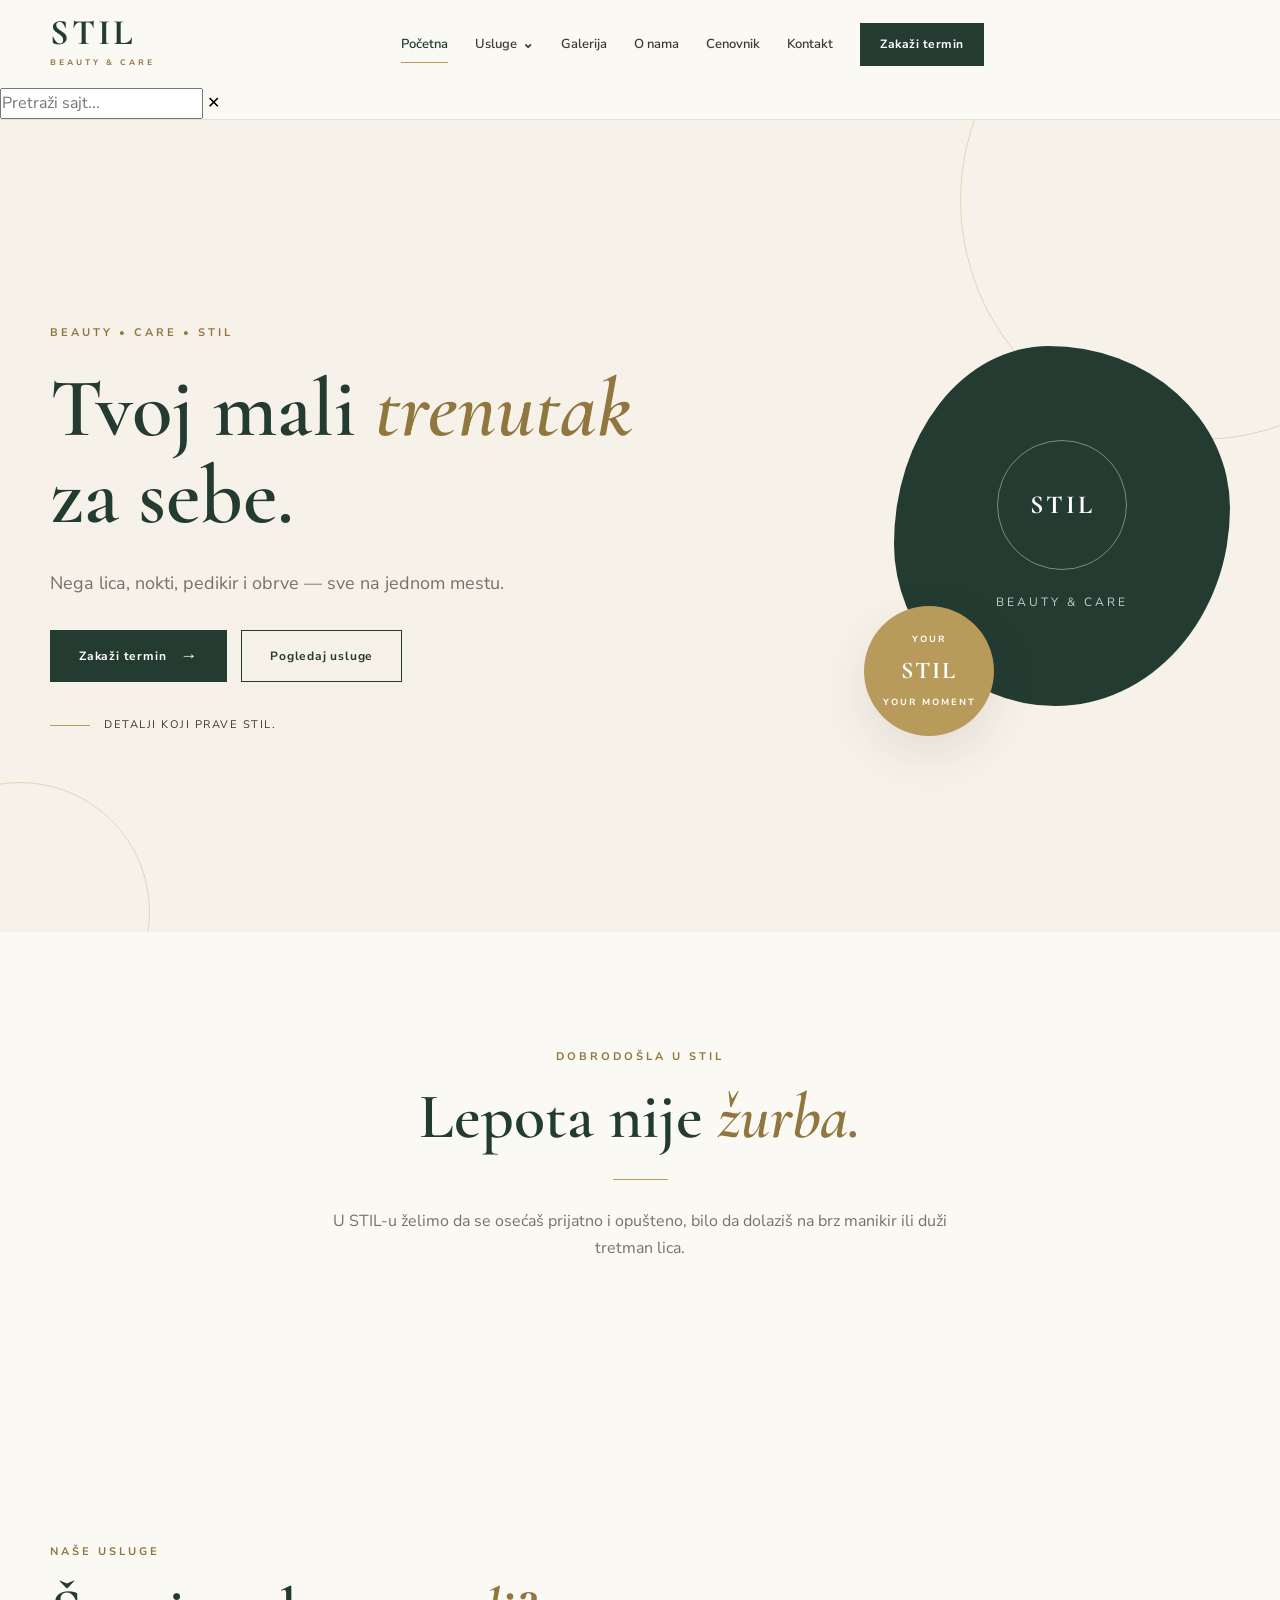
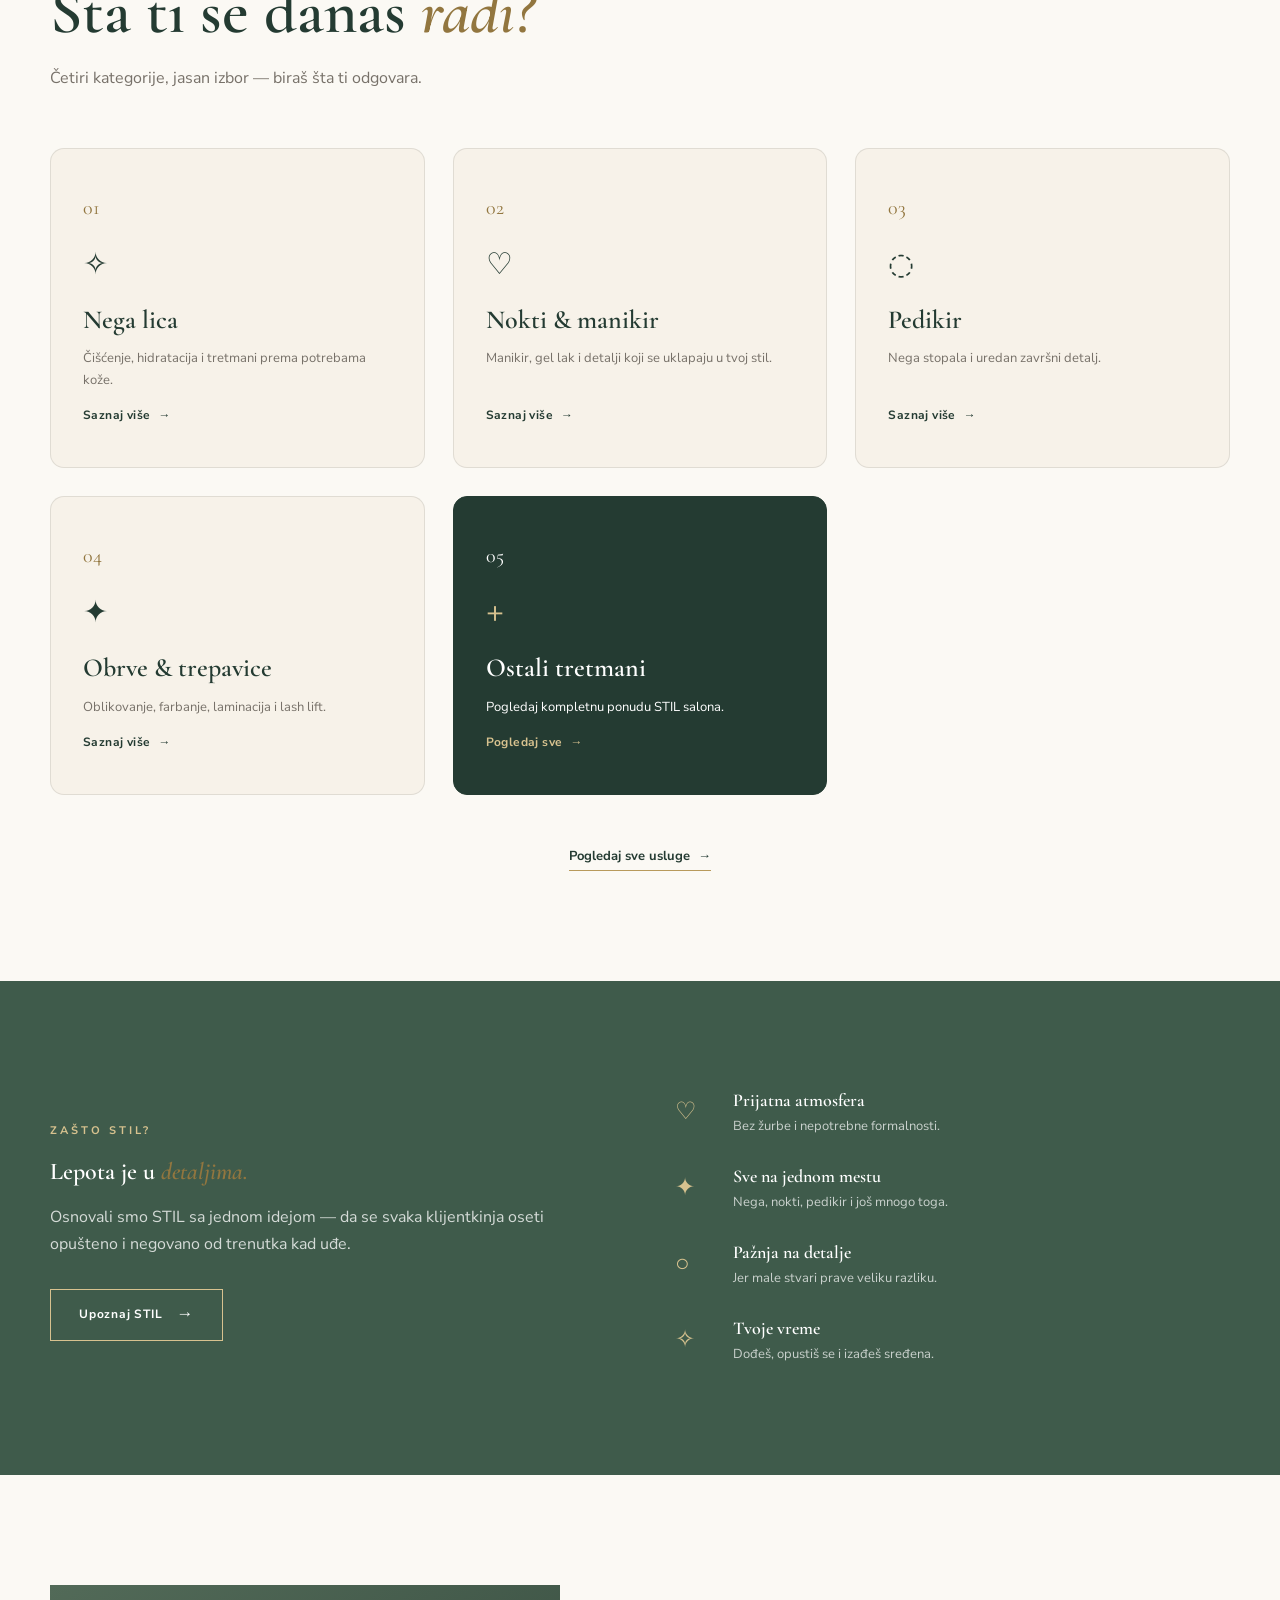
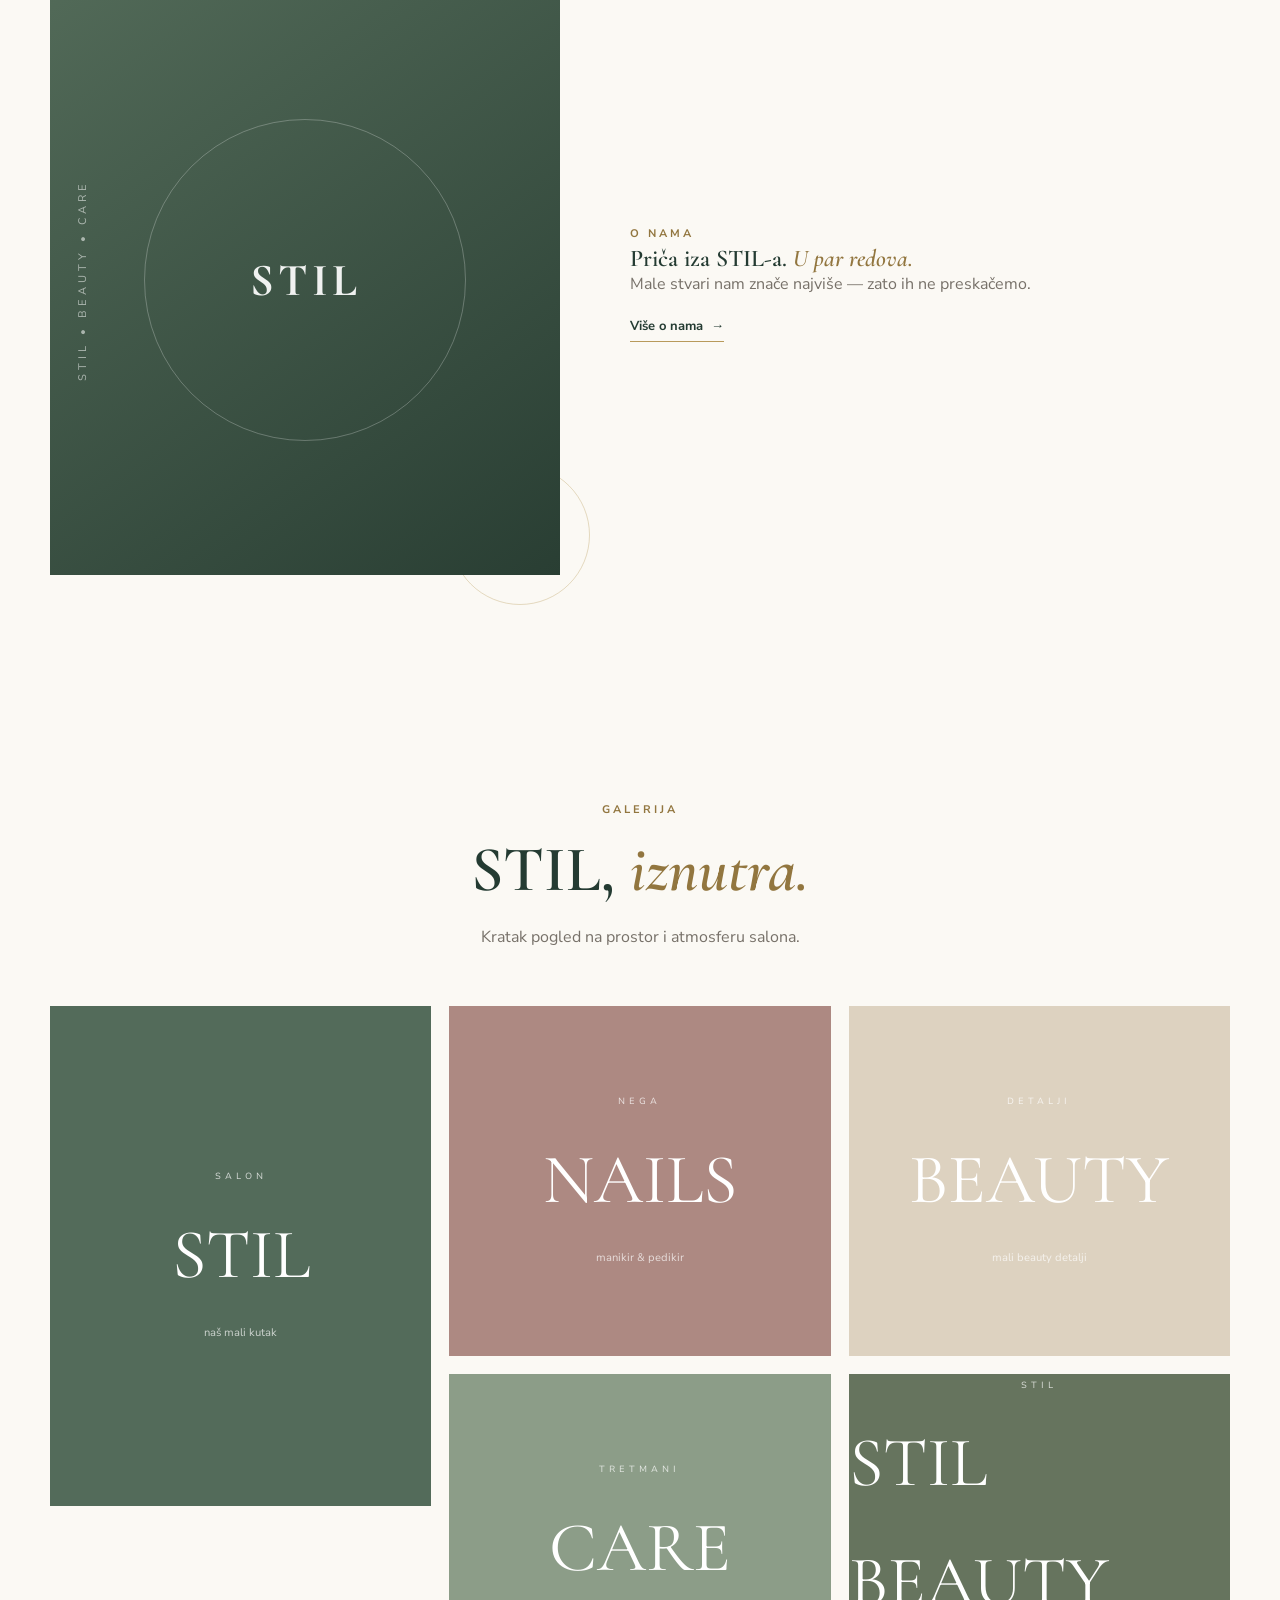
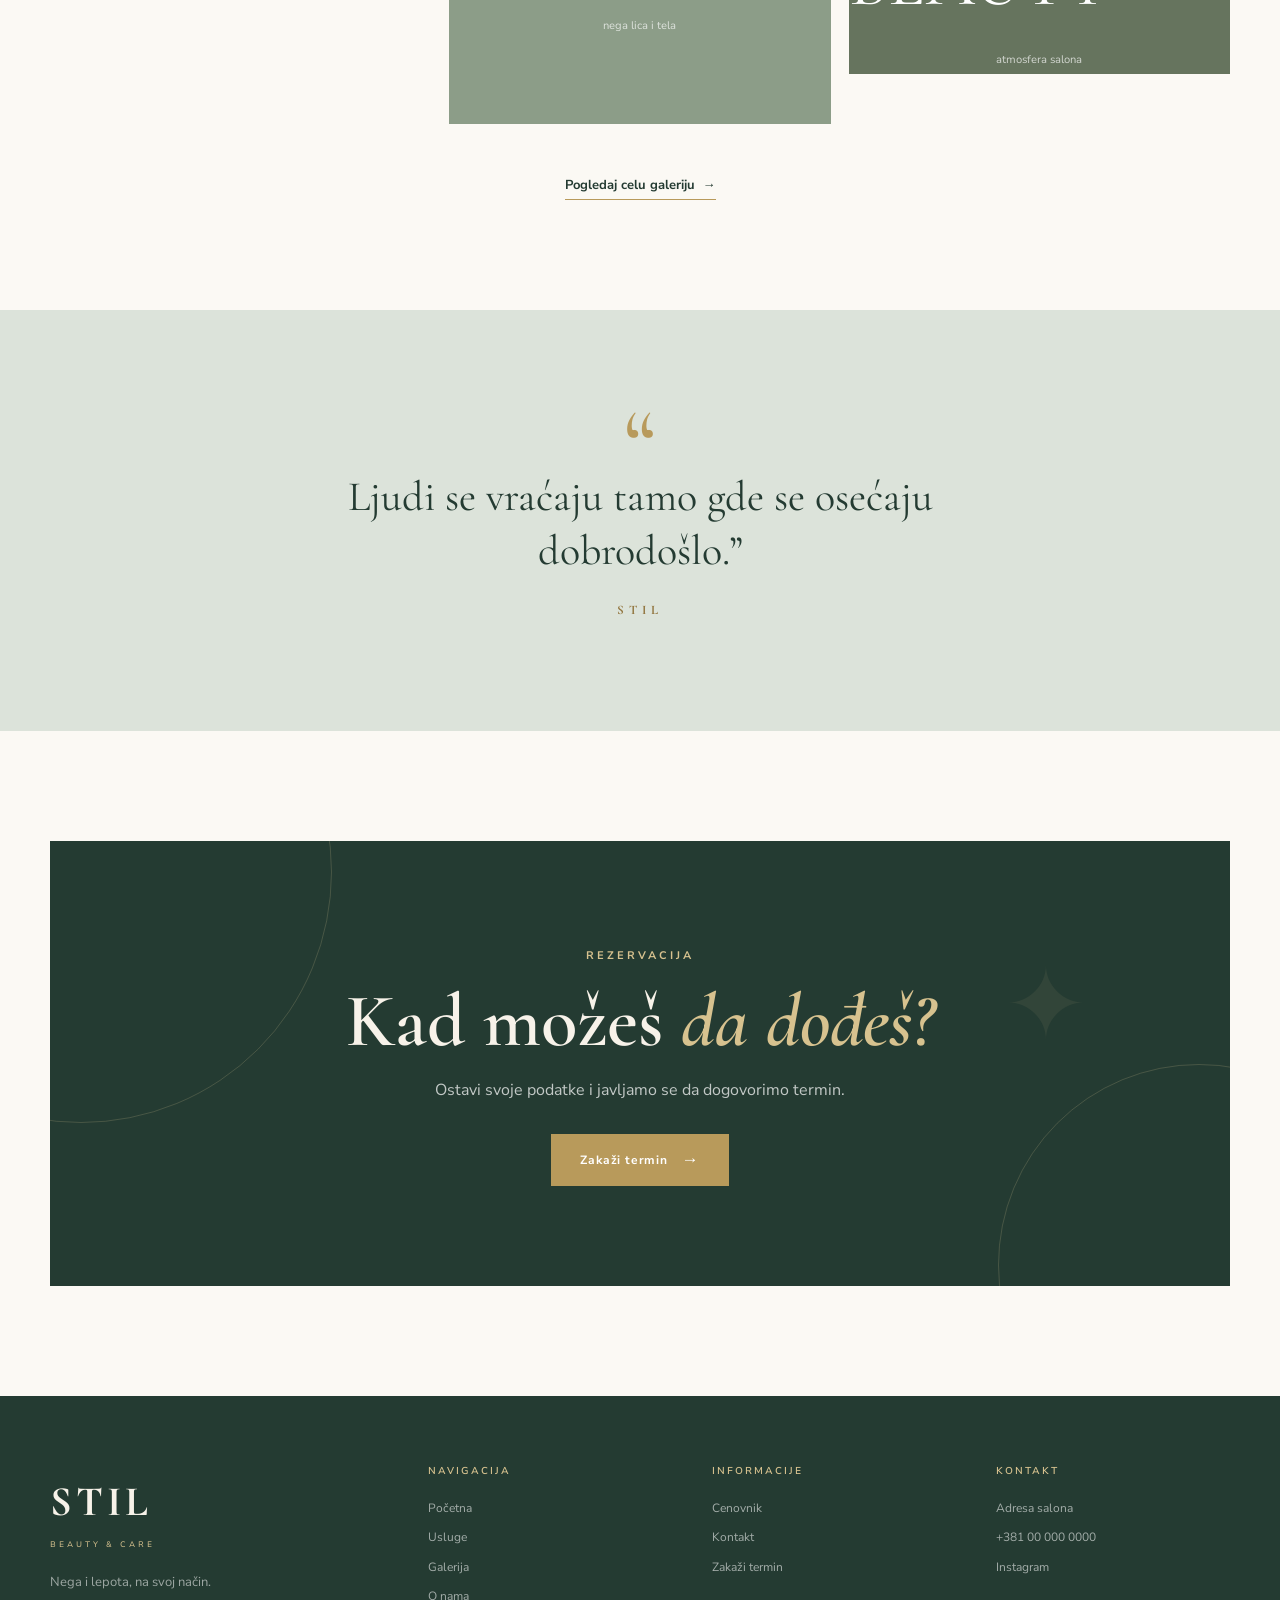
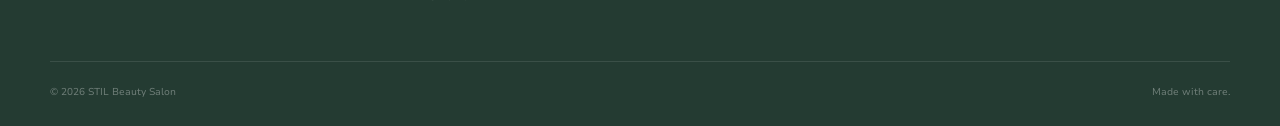
==== index.html @ 7c4e8bf7 "Add files via upload" ====
<!DOCTYPE html>
<html lang="sr">
<head>
    <meta charset="UTF-8">
    <meta name="viewport" content="width=device-width, initial-scale=1.0">

    <title>STIL Beauty Salon | Tvoj mali trenutak za sebe</title>

    <meta name="description" content="STIL Beauty Salon — nega lica, nokti, manikir, pedikir, obrve, trepavice i beauty tretmani.">

    <meta property="og:title" content="STIL Beauty Salon">
    <meta property="og:description" content="Tvoj mali trenutak za sebe.">
    <meta property="og:type" content="website">

    <link rel="preconnect" href="https://fonts.googleapis.com">
    <link rel="preconnect" href="https://fonts.gstatic.com" crossorigin>

    <link href="https://fonts.googleapis.com/css2?family=Cormorant+Garamond:wght@400;500;600;700&family=Nunito+Sans:wght@300;400;500;600;700&display=swap" rel="stylesheet">

    <link rel="stylesheet" href="style.css">
</head>

<body>

<!-- =========================================================
     HEADER
========================================================= -->

<header class="site-header" id="siteHeader">

    <div class="container header-inner">

        <a href="index.html" class="logo" aria-label="STIL Beauty Salon - Početna">
            <span class="logo-main">STIL</span>
            <span class="logo-sub">beauty & care</span>
        </a>

        <nav class="main-nav" id="mainNav">

            <a href="index.html" class="nav-link active">Početna</a>

            <div class="nav-dropdown">

                <a href="usluge.html" class="nav-link dropdown-trigger">
                    Usluge
                    <span class="dropdown-arrow">⌄</span>
                </a>

                <div class="dropdown-menu">

                    <a href="nega-lica.html">Nega lica</a>
                    <a href="nokti.html">Nokti & manikir</a>
                    <a href="pedikir.html">Pedikir</a>
                    <a href="obrve-trepavice.html">Obrve & trepavice</a>

                </div>

            </div>

            <a href="galerija.html" class="nav-link">Galerija</a>
            <a href="o-nama.html" class="nav-link">O nama</a>
            <a href="cenovnik.html" class="nav-link">Cenovnik</a>
            <a href="kontakt.html" class="nav-link">Kontakt</a>

            <a href="kontakt.html" class="nav-cta">
                Zakaži termin
            </a>

        </nav>

        <button
            class="search-toggle"
            id="searchToggle"
            aria-label="Pretraga"
        >
            <svg viewBox="0 0 24 24" fill="none" stroke="currentColor" stroke-width="2" stroke-linecap="round" stroke-linejoin="round">
                <circle cx="11" cy="11" r="7"></circle>
                <line x1="21" y1="21" x2="16.65" y2="16.65"></line>
            </svg>
        </button>

        <button
            class="menu-toggle"
            id="menuToggle"
            aria-label="Otvori meni"
            aria-expanded="false"
        >
            <span></span>
            <span></span>
            <span></span>
        </button>

    </div>



<!-- =========================================================
     SEARCH OVERLAY
========================================================= -->

<div class="search-overlay" id="searchOverlay">

    <div class="search-box">

        <div class="search-box-top">

            <input
                type="text"
                id="searchInput"
                placeholder="Pretraži sajt..."
                autocomplete="off"
            >

            <button class="search-close" id="searchClose" aria-label="Zatvori pretragu">
                ✕
            </button>

        </div>

        <div class="search-results" id="searchResults"></div>

    </div>

</div>

</header>


<main>

<!-- =========================================================
     HERO
========================================================= -->

<section class="hero">

    <div class="hero-decoration hero-decoration-one"></div>
    <div class="hero-decoration hero-decoration-two"></div>

    <div class="container hero-grid">

        <div class="hero-content reveal">

            <span class="section-kicker">
                BEAUTY <span>•</span> CARE <span>•</span> STIL
            </span>

            <h1>
                Tvoj mali
                <em>trenutak</em>
                za sebe.
            </h1>

            <p class="hero-text">
                Nega lica, nokti, pedikir i obrve —
                sve na jednom mestu.
            </p>

            <div class="hero-buttons">

                <a href="kontakt.html" class="btn btn-primary">
                    Zakaži termin
                    <span>→</span>
                </a>

                <a href="usluge.html" class="btn btn-outline">
                    Pogledaj usluge
                </a>

            </div>

            <div class="hero-note">
                <span class="gold-line"></span>
                <span>Detalji koji prave STIL.</span>
            </div>

        </div>


        <div class="hero-visual reveal">

            <div class="hero-image-frame">

                <!-- PRIVREMENA SLIKA
                     Kasnije ovde možeš ubaciti fotografiju stvarnog
                     zelenog salona ili profesionalnu beauty fotografiju.
                -->

                <div class="hero-placeholder">

                    <div class="placeholder-circle">
                        <span>STIL</span>
                    </div>

                    <div class="placeholder-content">
                        <span>beauty</span>
                        <span>&</span>
                        <span>care</span>
                    </div>

                </div>

            </div>

            <div class="hero-gold-badge">

                <span class="badge-small">YOUR</span>
                <span class="badge-main">STIL</span>
                <span class="badge-small">YOUR MOMENT</span>

            </div>

        </div>

    </div>

</section>


<!-- =========================================================
     INTRO
========================================================= -->

<section class="intro-section section">

    <div class="container narrow-container">

        <div class="section-heading centered reveal">

            <span class="section-kicker">
                DOBRODOŠLA U STIL
            </span>

            <h2>
                Lepota nije
                <em>žurba.</em>
            </h2>

            <div class="gold-divider"></div>

            <p>
                U STIL-u želimo da se osećaš prijatno i opušteno,
                bilo da dolaziš na brz manikir ili duži tretman lica.
            </p>

        </div>

    </div>

</section>


<!-- =========================================================
     SERVICES PREVIEW
========================================================= -->

<section class="services-preview section">

    <div class="container">

        <div class="section-heading reveal">

            <span class="section-kicker">
                NAŠE USLUGE
            </span>

            <h2>
                Šta ti se danas
                <em>radi?</em>
            </h2>

            <p>
                Četiri kategorije, jasan izbor —
                biraš šta ti odgovara.
            </p>

        </div>


        <div class="services-grid">

            <!-- SERVICE 1 -->

            <a href="nega-lica.html" class="service-card reveal">

                <div class="service-number">
                    01
                </div>

                <div class="service-icon">
                    ✧
                </div>

                <h3>
                    Nega lica
                </h3>

                <p>
                    Čišćenje, hidratacija i tretmani
                    prema potrebama kože.
                </p>

                <span class="service-link">
                    Saznaj više <span>→</span>
                </span>

            </a>


            <!-- SERVICE 2 -->

            <a href="nokti.html" class="service-card reveal">

                <div class="service-number">
                    02
                </div>

                <div class="service-icon">
                    ♡
                </div>

                <h3>
                    Nokti & manikir
                </h3>

                <p>
                    Manikir, gel lak i detalji
                    koji se uklapaju u tvoj stil.
                </p>

                <span class="service-link">
                    Saznaj više <span>→</span>
                </span>

            </a>


            <!-- SERVICE 3 -->

            <a href="pedikir.html" class="service-card reveal">

                <div class="service-number">
                    03
                </div>

                <div class="service-icon">
                    ◌
                </div>

                <h3>
                    Pedikir
                </h3>

                <p>
                    Nega stopala i uredan
                    završni detalj.
                </p>

                <span class="service-link">
                    Saznaj više <span>→</span>
                </span>

            </a>


            <!-- SERVICE 4 -->

            <a href="obrve-trepavice.html" class="service-card reveal">

                <div class="service-number">
                    04
                </div>

                <div class="service-icon">
                    ✦
                </div>

                <h3>
                    Obrve & trepavice
                </h3>

                <p>
                    Oblikovanje, farbanje, laminacija
                    i lash lift.
                </p>

                <span class="service-link">
                    Saznaj više <span>→</span>
                </span>

            </a>


            <!-- SERVICE 5 -->

            <a href="usluge.html" class="service-card service-card-accent reveal">

                <div class="service-number">
                    05
                </div>

                <div class="service-icon">
                    +
                </div>

                <h3>
                    Ostali tretmani
                </h3>

                <p>
                    Pogledaj kompletnu ponudu
                    STIL salona.
                </p>

                <span class="service-link">
                    Pogledaj sve <span>→</span>
                </span>

            </a>

        </div>


        <div class="center-button reveal">

            <a href="usluge.html" class="text-link">
                Pogledaj sve usluge
                <span>→</span>
            </a>

        </div>

    </div>

</section>


<!-- =========================================================
     WHY STIL
========================================================= -->

<section class="why-section section">

    <div class="container why-grid">

        <div class="why-content reveal">

            <span class="section-kicker light">
                ZAŠTO STIL?
            </span>

            <h2>
                Lepota je u
                <em>detaljima.</em>
            </h2>

            <p>
                Osnovali smo STIL sa jednom idejom — da se
                svaka klijentkinja oseti opušteno i negovano
                od trenutka kad uđe.
            </p>

            <a href="o-nama.html" class="btn btn-light">
                Upoznaj STIL
                <span>→</span>
            </a>

        </div>


        <div class="why-features">

            <div class="feature reveal">

                <span class="feature-symbol">♡</span>

                <div>
                    <h3>Prijatna atmosfera</h3>
                    <p>
                        Bez žurbe i nepotrebne formalnosti.
                    </p>
                </div>

            </div>


            <div class="feature reveal">

                <span class="feature-symbol">✦</span>

                <div>
                    <h3>Sve na jednom mestu</h3>
                    <p>
                        Nega, nokti, pedikir i još mnogo toga.
                    </p>
                </div>

            </div>


            <div class="feature reveal">

                <span class="feature-symbol">○</span>

                <div>
                    <h3>Pažnja na detalje</h3>
                    <p>
                        Jer male stvari prave veliku razliku.
                    </p>
                </div>

            </div>


            <div class="feature reveal">

                <span class="feature-symbol">✧</span>

                <div>
                    <h3>Tvoje vreme</h3>
                    <p>
                        Dođeš, opustiš se i izađeš sređena.
                    </p>
                </div>

            </div>

        </div>

    </div>

</section>


<!-- =========================================================
     ABOUT PREVIEW
========================================================= -->

<section class="about-preview section">

    <div class="container about-preview-grid">

        <div class="about-visual reveal">

            <div class="about-image-placeholder">

                <span class="vertical-text">
                    STIL • BEAUTY • CARE
                </span>

                <div class="about-placeholder-logo">
                    STIL
                </div>

            </div>

            <div class="about-gold-detail"></div>

        </div>


        <div class="about-content reveal">

            <span class="section-kicker">
                O NAMA
            </span>

            <h2>
                Priča iza STIL-a.
                <em>U par redova.</em>
            </h2>

            <p>
                Male stvari nam znače najviše —
                zato ih ne preskačemo.
            </p>

            <a href="o-nama.html" class="text-link">
                Više o nama
                <span>→</span>
            </a>

        </div>

    </div>

</section>


<!-- =========================================================
     GALLERY PREVIEW
========================================================= -->

<section class="gallery-preview section">

    <div class="container">

        <div class="section-heading centered reveal">

            <span class="section-kicker">
                GALERIJA
            </span>

            <h2>
                STIL,
                <em>iznutra.</em>
            </h2>

            <p>
                Kratak pogled na prostor
                i atmosferu salona.
            </p>

        </div>


        <div class="gallery-masonry">

            <div class="gallery-photo gallery-photo-large reveal">
                <div class="gallery-photo-placeholder gallery-green">
                    <span class="photo-category">SALON</span>
                    <span class="photo-title">STIL</span>
                    <span class="photo-small">naš mali kutak</span>
                </div>
                <div class="gallery-photo-overlay">
                    <span>Salon</span>
                    <strong>STIL</strong>
                </div>
            </div>

            <div class="gallery-photo reveal">
                <div class="gallery-photo-placeholder gallery-rose">
                    <span class="photo-category">NEGA</span>
                    <span class="photo-title">NAILS</span>
                    <span class="photo-small">manikir & pedikir</span>
                </div>
                <div class="gallery-photo-overlay">
                    <span>Nega</span>
                    <strong>Nokti</strong>
                </div>
            </div>

            <div class="gallery-photo reveal">
                <div class="gallery-photo-placeholder gallery-green-light">
                    <span class="photo-category">TRETMANI</span>
                    <span class="photo-title">CARE</span>
                    <span class="photo-small">nega lica i tela</span>
                </div>
                <div class="gallery-photo-overlay">
                    <span>Tretmani</span>
                    <strong>Care</strong>
                </div>
            </div>

            <div class="gallery-photo reveal">
                <div class="gallery-photo-placeholder gallery-cream">
                    <span class="photo-category">DETALJI</span>
                    <span class="photo-title">BEAUTY</span>
                    <span class="photo-small">mali beauty detalji</span>
                </div>
                <div class="gallery-photo-overlay">
                    <span>Detalji</span>
                    <strong>Beauty</strong>
                </div>
            </div>

            <div class="gallery-photo gallery-photo-wide reveal">
                <div class="gallery-photo-placeholder gallery-olive">
                    <span class="photo-category">STIL</span>
                    <span class="photo-title">STIL BEAUTY</span>
                    <span class="photo-small">atmosfera salona</span>
                </div>
                <div class="gallery-photo-overlay">
                    <span>STIL</span>
                    <strong>Beauty</strong>
                </div>
            </div>

        </div>


        <div class="center-button reveal">

            <a href="galerija.html" class="text-link">
                Pogledaj celu galeriju
                <span>→</span>
            </a>

        </div>

    </div>

</section>


<!-- =========================================================
     TESTIMONIAL / QUOTE
========================================================= -->

<section class="quote-section section">

    <div class="container narrow-container">

        <div class="quote-box reveal">

            <span class="quote-mark">“</span>

            <blockquote>
                Ljudi se vraćaju tamo gde se
                osećaju dobrodošlo.”
            </blockquote>

            <span class="quote-line"></span>

            <span class="quote-brand">
                STIL
            </span>

        </div>

    </div>

</section>


<!-- =========================================================
     CTA
========================================================= -->

<section class="cta-section section">

    <div class="container">

        <div class="cta-box reveal">

            <div class="cta-decoration">
                ✦
            </div>

            <span class="section-kicker">
                REZERVACIJA
            </span>

            <h2>
                Kad možeš
                <em>da dođeš?</em>
            </h2>

            <p>
                Ostavi svoje podatke i javljamo se
                da dogovorimo termin.
            </p>

            <a href="kontakt.html" class="btn btn-primary">
                Zakaži termin
                <span>→</span>
            </a>

        </div>

    </div>

</section>

</main>


<!-- =========================================================
     FOOTER
========================================================= -->

<footer class="site-footer">

    <div class="container">

        <div class="footer-grid">

            <div class="footer-brand">

                <a href="index.html" class="footer-logo">
                    <span>STIL</span>
                    <small>beauty & care</small>
                </a>

                <p>
                    Nega i lepota,
                    na svoj način.
                </p>

            </div>


            <div class="footer-column">

                <h4>Navigacija</h4>

                <a href="index.html">Početna</a>
                <a href="usluge.html">Usluge</a>
                <a href="galerija.html">Galerija</a>
                <a href="o-nama.html">O nama</a>

            </div>


            <div class="footer-column">

                <h4>Informacije</h4>

                <a href="cenovnik.html">Cenovnik</a>
                <a href="kontakt.html">Kontakt</a>
                <a href="kontakt.html">Zakaži termin</a>

            </div>


            <div class="footer-column">

                <h4>Kontakt</h4>

                <p>
                    Adresa salona
                </p>

                <a href="tel:+381000000000">
                    +381 00 000 0000
                </a>

                <a href="#">
                    Instagram
                </a>

            </div>

        </div>


        <div class="footer-bottom">

            <span>
                © 2026 STIL Beauty Salon
            </span>

            <span>
                Made with care.
            </span>

        </div>

    </div>

</footer>


<script src="js_main.js"></script>

</body>
</html>
---- style.css ----
/* =========================================================
   STIL BEAUTY SALON
   GLOBAL CSS
========================================================= */


/* =========================================================
   01. VARIABLES
========================================================= */

:root {

    --green-dark: #243b32;
    --green: #3f5b4b;
    --green-light: #718878;
    --green-pale: #dce3da;

    --cream: #f7f2e9;
    --cream-dark: #ede5d7;
    --ivory: #fbf9f4;

    --gold: #b89a5b;
    --gold-dark: #92763f;
    --gold-light: #d7c28f;

    --brown: #5a4b3f;
    --text: #3d3934;
    --text-light: #777169;

    --white: #ffffff;
    --black: #20201d;

    --border: rgba(61, 57, 52, 0.12);
    --border-gold: rgba(184, 154, 91, 0.35);

    --shadow: 0 18px 50px rgba(36, 59, 50, 0.10);
    --shadow-small: 0 8px 25px rgba(36, 59, 50, 0.08);

    --radius: 4px;
    --radius-large: 14px;

    --container: 1180px;

    --transition: 0.3s ease;

}


/* =========================================================
   02. RESET
========================================================= */

* {
    margin: 0;
    padding: 0;
    box-sizing: border-box;
}


html {
    scroll-behavior: smooth;
}


body {
    font-family: "Nunito Sans", sans-serif;
    background: var(--ivory);
    color: var(--text);
    line-height: 1.7;
    overflow-x: hidden;
}


body.menu-open {
    overflow: hidden;
}


img {
    max-width: 100%;
    display: block;
}


a {
    color: inherit;
    text-decoration: none;
}


button,
input,
textarea,
select {
    font: inherit;
}


button {
    border: none;
    background: none;
    cursor: pointer;
}


ul,
ol {
    list-style: none;
}


/* =========================================================
   03. TYPOGRAPHY
========================================================= */

h1,
h2,
h3,
h4 {
    font-family: "Cormorant Garamond", serif;
    font-weight: 600;
    color: var(--green-dark);
    line-height: 1.05;
}


h1 em,
h2 em,
h3 em {
    color: var(--gold-dark);
    font-style: italic;
}


p {
    color: var(--text-light);
}


strong {
    color: var(--green-dark);
    font-weight: 700;
}


.container {
    width: min(
        calc(100% - 48px),
        var(--container)
    );

    margin: 0 auto;
}


.narrow-container {
    max-width: 760px;
}


/* =========================================================
   04. SECTION
========================================================= */

.section {
    padding: 110px 0;
}


.section-heading {
    max-width: 650px;
    margin-bottom: 55px;
}


.section-heading.centered {
    text-align: center;
    margin-left: auto;
    margin-right: auto;
}


.section-heading h2 {
    font-size: clamp(42px, 5vw, 68px);
    margin: 14px 0 20px;
}


.section-heading p {
    max-width: 620px;
}


.section-heading.centered p {
    margin-left: auto;
    margin-right: auto;
}


.section-kicker {
    display: inline-block;

    font-family: "Nunito Sans", sans-serif;
    font-size: 11px;
    font-weight: 700;

    letter-spacing: 3px;
    text-transform: uppercase;

    color: var(--gold-dark);
}


.gold-divider {
    width: 55px;
    height: 1px;
    background: var(--gold);

    margin: 28px auto;
}


/* =========================================================
   05. HEADER
========================================================= */

.site-header {
    position: relative;
    z-index: 1000;

    background: rgba(251, 249, 244, 0.96);

    border-bottom: 1px solid var(--border);

    transition:
        background var(--transition),
        box-shadow var(--transition),
        transform var(--transition);
}


.site-header.scrolled {
    position: sticky;
    top: 0;

    box-shadow: 0 8px 30px rgba(0,0,0,0.05);
}


.header-inner {
    min-height: 88px;

    display: flex;
    align-items: center;
    justify-content: space-between;
    gap: 30px;
}


/* =========================================================
   LOGO
========================================================= */

.logo {
    display: inline-flex;
    flex-direction: column;

    position: relative;

    flex-shrink: 0;
}


.logo-main {
    font-family: "Cormorant Garamond", serif;

    font-size: 36px;
    font-weight: 700;

    line-height: 0.8;

    letter-spacing: 3px;

    color: var(--green-dark);
}


.logo-sub {
    margin-top: 8px;

    font-family: "Nunito Sans", sans-serif;

    font-size: 8px;
    font-weight: 700;

    letter-spacing: 3px;
    text-transform: uppercase;

    color: var(--gold-dark);

    text-align: center;
}


/* =========================================================
   NAVIGATION
========================================================= */

.main-nav {
    display: flex;
    align-items: center;
    gap: 27px;
}


.nav-link {
    position: relative;

    font-size: 13px;
    font-weight: 600;

    color: var(--text);

    padding: 8px 0;

    transition: color var(--transition);
}


.nav-link::after {
    content: "";

    position: absolute;

    left: 0;
    bottom: 0;

    width: 0;
    height: 1px;

    background: var(--gold);

    transition: width var(--transition);
}


.nav-link:hover,
.nav-link.active {
    color: var(--green-dark);
}


.nav-link:hover::after,
.nav-link.active::after {
    width: 100%;
}


/* =========================================================
   DROPDOWN
========================================================= */

.nav-dropdown {
    position: relative;
}


.dropdown-trigger {
    display: flex;
    align-items: center;
    gap: 5px;
}


.dropdown-arrow {
    font-size: 14px;
    transition: transform var(--transition);
}


.nav-dropdown:hover .dropdown-arrow {
    transform: rotate(180deg);
}


.dropdown-menu {
    position: absolute;

    top: calc(100% + 15px);
    left: -20px;

    min-width: 220px;

    padding: 12px;

    background: var(--ivory);

    border: 1px solid var(--border);

    box-shadow: var(--shadow);

    opacity: 0;
    visibility: hidden;

    transform: translateY(10px);

    transition:
        opacity var(--transition),
        visibility var(--transition),
        transform var(--transition);
}


.nav-dropdown:hover .dropdown-menu {
    opacity: 1;
    visibility: visible;

    transform: translateY(0);
}


.dropdown-menu a {
    display: block;

    padding: 10px 12px;

    font-size: 13px;

    color: var(--text-light);

    transition:
        background var(--transition),
        color var(--transition);
}


.dropdown-menu a:hover,
.dropdown-menu a.active {
    background: var(--cream);
    color: var(--green-dark);
}


/* =========================================================
   CTA NAV
========================================================= */

.nav-cta {
    display: inline-flex;
    align-items: center;
    justify-content: center;

    min-height: 43px;

    padding: 0 20px;

    background: var(--green-dark);
    color: var(--white);

    font-size: 12px;
    font-weight: 700;

    letter-spacing: 0.5px;

    transition:
        background var(--transition),
        transform var(--transition);
}


.nav-cta:hover {
    background: var(--gold-dark);
    transform: translateY(-2px);
}


/* =========================================================
   MOBILE MENU
========================================================= */

.menu-toggle {
    display: none;

    width: 44px;
    height: 44px;

    flex-direction: column;
    align-items: center;
    justify-content: center;
    gap: 5px;

    border: 1px solid var(--border);
}


.menu-toggle span {
    width: 20px;
    height: 1px;

    background: var(--green-dark);

    transition: var(--transition);
}


.menu-toggle.active span:nth-child(1) {
    transform: translateY(6px) rotate(45deg);
}


.menu-toggle.active span:nth-child(2) {
    opacity: 0;
}


.menu-toggle.active span:nth-child(3) {
    transform: translateY(-6px) rotate(-45deg);
}


/* =========================================================
   06. BUTTONS
========================================================= */

.btn {
    display: inline-flex;

    align-items: center;
    justify-content: center;

    gap: 14px;

    min-height: 52px;

    padding: 0 28px;

    font-size: 12px;
    font-weight: 700;

    letter-spacing: 0.8px;

    border: 1px solid transparent;

    transition:
        background var(--transition),
        color var(--transition),
        border var(--transition),
        transform var(--transition);
}


.btn span {
    font-size: 17px;

    transition: transform var(--transition);
}


.btn:hover span {
    transform: translateX(4px);
}


.btn:hover {
    transform: translateY(-2px);
}


.btn-primary {
    background: var(--green-dark);
    color: var(--white);
}


.btn-primary:hover {
    background: var(--gold-dark);
}


.btn-outline {
    border-color: var(--green-dark);
    color: var(--green-dark);
    background: transparent;
}


.btn-outline:hover {
    background: var(--green-dark);
    color: var(--white);
}


.btn-light {
    border-color: var(--gold-light);
    color: var(--white);
    background: transparent;
}


.btn-light:hover {
    background: var(--gold-light);
    color: var(--green-dark);
}


/* =========================================================
   07. HERO
========================================================= */

.page-hero {
    position: relative;

    min-height: 470px;

    display: flex;
    align-items: center;

    overflow: hidden;

    background:
        linear-gradient(
            120deg,
            var(--cream) 0%,
            var(--ivory) 65%
        );
}


.page-hero-content {
    position: relative;
    z-index: 2;

    max-width: 720px;

    padding: 80px 0;
}


.page-hero h1 {
    font-size: clamp(55px, 7vw, 92px);

    margin: 18px 0 25px;
}


.page-hero p {
    max-width: 580px;

    font-size: 17px;
}


.page-hero-decoration {
    position: absolute;

    border-radius: 50%;

    border: 1px solid var(--border-gold);
}


.page-hero-decoration-one {
    width: 430px;
    height: 430px;

    right: -130px;
    top: -130px;
}


.page-hero-decoration-two {
    width: 220px;
    height: 220px;

    right: 110px;
    bottom: -130px;
}


/* =========================================================
   08. HOME / HERO
========================================================= */

.hero {
    position: relative;

    min-height: calc(100vh - 88px);

    display: flex;
    align-items: center;

    overflow: hidden;

    background: var(--cream);
}


.hero-decoration {
    position: absolute;

    border-radius: 50%;

    border: 1px solid var(--border-gold);
}


.hero-decoration-one {
    width: 480px;
    height: 480px;

    right: -160px;
    top: -160px;
}


.hero-decoration-two {
    width: 260px;
    height: 260px;

    left: -110px;
    bottom: -110px;
}


.hero-grid {
    position: relative;
    z-index: 2;

    display: grid;
    grid-template-columns: 1.4fr 0.6fr;

    align-items: center;

    gap: 60px;
}


.hero-content {
    max-width: 620px;
}


.hero h1 {
    font-size: clamp(56px, 6.5vw, 92px);

    margin: 20px 0 28px;
}


.hero p {
    max-width: 520px;

    font-size: 18px;

    margin-bottom: 32px;
}


.hero-buttons {
    display: flex;
    flex-wrap: wrap;
    gap: 14px;
}


.hero-note {
    display: flex;
    align-items: center;

    gap: 14px;

    margin-top: 34px;

    font-size: 11px;
    letter-spacing: 1.5px;
    text-transform: uppercase;

    color: var(--text-soft);
}


.gold-line {
    width: 40px;
    height: 1px;

    background: var(--gold);
}


.hero-visual {
    position: relative;
}


.hero-image-frame {
    position: relative;

    min-height: 360px;
    max-width: 340px;
    margin: 0 auto;

    display: flex;
    align-items: center;
    justify-content: center;

    overflow: hidden;

    background: var(--green-dark);

    border-radius: 46% 54% 52% 48% / 55% 45% 55% 45%;
}


.hero-placeholder {
    display: flex;
    flex-direction: column;
    align-items: center;

    gap: 22px;
}


.placeholder-circle {
    width: 130px;
    height: 130px;

    display: flex;
    align-items: center;
    justify-content: center;

    border: 1px solid rgba(255, 255, 255, 0.4);
    border-radius: 50%;
}


.placeholder-circle span {
    font-family: "Cormorant Garamond", serif;

    font-size: 26px;
    font-weight: 700;

    letter-spacing: 3px;

    color: var(--white);
}


.placeholder-content {
    display: flex;

    gap: 6px;

    font-size: 12px;
    letter-spacing: 3px;
    text-transform: uppercase;

    color: rgba(255, 255, 255, 0.75);
}


.hero-gold-badge {
    position: absolute;

    left: -30px;
    bottom: -30px;

    width: 130px;
    height: 130px;

    display: flex;
    flex-direction: column;
    align-items: center;
    justify-content: center;

    gap: 3px;

    border-radius: 50%;

    background: var(--gold);

    box-shadow: var(--shadow);
}


.badge-small {
    font-size: 9px;
    font-weight: 700;
    letter-spacing: 2px;
    text-transform: uppercase;

    color: var(--white);
}


.badge-main {
    font-family: "Cormorant Garamond", serif;

    font-size: 24px;
    font-weight: 700;

    letter-spacing: 2px;

    color: var(--white);
}


/* =========================================================
   08B. WHY STIL (početna)
========================================================= */

.why-section {
    background: var(--green);
}


.why-grid {
    display: grid;
    grid-template-columns: 1fr 1fr;

    align-items: center;

    gap: 70px;
}


.section-kicker.light {
    color: var(--gold-light);
}


.why-content h2 {
    margin: 16px 0 20px;

    color: var(--white);
}


.why-content p {
    margin-bottom: 30px;

    color: rgba(255, 255, 255, 0.78);
}


.why-features {
    display: flex;
    flex-direction: column;

    gap: 30px;
}


.feature {
    display: flex;
    align-items: flex-start;

    gap: 18px;
}


.feature-symbol {
    flex-shrink: 0;

    width: 40px;

    font-size: 24px;

    color: var(--gold-light);
}


.feature h3 {
    margin-bottom: 5px;

    font-size: 18px;

    color: var(--white);
}


.feature p {
    margin: 0;

    font-size: 13px;

    color: rgba(255, 255, 255, 0.72);
}


/* =========================================================
   08C. ABOUT PREVIEW (početna)
========================================================= */

.about-preview {
    background: var(--ivory);
}


.about-preview-grid {
    display: grid;
    grid-template-columns: 0.85fr 1fr;

    align-items: center;

    gap: 70px;
}


.about-visual {
    position: relative;
}


.about-image-placeholder {
    position: relative;

    min-height: 420px;

    display: flex;
    align-items: center;
    justify-content: center;

    overflow: hidden;

    background: var(--green);
}


.vertical-text {
    position: absolute;
    left: 24px;
    top: 50%;

    transform: translateY(-50%) rotate(180deg);
    writing-mode: vertical-rl;

    font-size: 11px;
    letter-spacing: 4px;
    text-transform: uppercase;

    color: rgba(255, 255, 255, 0.55);
}


.about-placeholder-logo {
    font-family: "Cormorant Garamond", serif;

    font-size: 46px;
    font-weight: 700;

    letter-spacing: 4px;

    color: rgba(255, 255, 255, 0.92);
}


.about-gold-detail {
    position: absolute;

    right: -30px;
    bottom: -30px;

    width: 140px;
    height: 140px;

    z-index: -1;

    border: 1px solid var(--border-gold);
    border-radius: 50%;
}


.about-content p {
    margin-bottom: 14px;
}


/* =========================================================
   08D. CONSULTATION BOX (stranice usluga)
========================================================= */

.consultation-section {
    background: var(--green-pale);
}


.consultation-box {
    display: grid;
    grid-template-columns: 90px 1fr auto;

    align-items: center;

    gap: 40px;

    padding: 50px 60px;

    background: var(--ivory);

    border: 1px solid var(--border-gold);
    border-radius: var(--radius-large);
}


.consultation-icon {
    display: flex;
    align-items: center;
    justify-content: center;

    width: 70px;
    height: 70px;

    font-size: 26px;

    color: var(--gold-light);

    border-radius: 50%;

    background: var(--green-dark);
}


.consultation-content h2 {
    margin: 8px 0 10px;
}


.consultation-content p {
    max-width: 420px;

    margin: 0;
}


/* =========================================================
   08E. BENEFITS GRID (stranice usluga)
========================================================= */

.benefits-grid {
    display: grid;
    grid-template-columns: repeat(3, 1fr);

    gap: 40px;
}


.benefit-card {
    text-align: center;

    padding: 20px;
}


.benefit-number {
    display: block;

    margin-bottom: 10px;

    font-family: "Cormorant Garamond", serif;

    font-size: 20px;

    color: var(--gold-dark);
}


.benefit-icon {
    display: block;

    margin-bottom: 16px;

    font-size: 30px;

    color: var(--green-dark);
}


.benefit-card h3 {
    margin-bottom: 8px;

    font-size: 19px;
}


.benefit-card p {
    margin: 0;

    font-size: 13px;
}


/* =========================================================
   08F. NAIL ART DECORATION (nokti.html hero)
========================================================= */

.nail-art-decoration {
    position: absolute;
    z-index: 1;

    inset: 0;
}


.nail-shape {
    position: absolute;

    width: 40px;
    height: 56px;

    border-radius: 50% 50% 45% 45%;

    background: rgba(255, 255, 255, 0.16);

    border: 1px solid rgba(255, 255, 255, 0.3);
}


.nail-one {
    top: 18%;
    left: 20%;

    transform: rotate(-12deg);
}


.nail-two {
    top: 55%;
    right: 22%;

    transform: rotate(10deg);
}


.nail-three {
    bottom: 14%;
    left: 38%;

    transform: rotate(-4deg);
}


/* =========================================================
   08G. NAILS STYLE SECTION (nokti.html)
========================================================= */

.nails-style-grid {
    display: grid;
    grid-template-columns: 1fr 0.9fr;

    align-items: center;

    gap: 60px;
}


.nails-style-visual {
    display: flex;
    flex-direction: column;

    gap: 18px;
}


.style-card {
    display: flex;
    align-items: center;
    justify-content: space-between;

    padding: 22px 28px;

    background: var(--cream);

    border: 1px solid var(--border);
    border-radius: var(--radius-large);

    transition:
        transform var(--transition),
        border-color var(--transition);
}


.style-card:hover {
    transform: translateX(8px);

    border-color: var(--border-gold);
}


.style-card span {
    font-family: "Cormorant Garamond", serif;

    font-size: 15px;

    color: var(--gold-dark);
}


.style-card strong {
    font-size: 15px;
    font-weight: 700;
    letter-spacing: 2px;

    color: var(--green-dark);
}


.style-card-one {
    margin-left: 0;
}


.style-card-two {
    margin-left: 30px;
}


.style-card-three {
    margin-left: 60px;

    background: var(--green-dark);
    border-color: var(--green-dark);
}


.style-card-three span,
.style-card-three strong {
    color: var(--white);
}


/* =========================================================
   08H. RITUAL SECTION (pedikir.html)
========================================================= */

.pedicure-ritual-grid {
    display: grid;
    grid-template-columns: 0.8fr 1fr;

    align-items: center;

    gap: 70px;
}


.ritual-visual {
    display: flex;
    justify-content: center;
}


.ritual-card {
    position: relative;

    width: 100%;
    max-width: 340px;

    aspect-ratio: 1;

    display: flex;
    flex-direction: column;
    align-items: center;
    justify-content: center;

    gap: 14px;

    background: var(--green-dark);

    border-radius: 50%;
}


.ritual-script {
    font-family: "Cormorant Garamond", serif;
    font-style: italic;

    font-size: 30px;

    color: var(--gold-light);
}


.ritual-logo {
    font-family: "Cormorant Garamond", serif;

    font-size: 15px;
    font-weight: 700;

    letter-spacing: 5px;

    color: rgba(255, 255, 255, 0.75);
}


.ritual-content p {
    margin-bottom: 14px;
}


.pedicure-decoration {
    position: absolute;
    z-index: 2;

    top: 30px;
    right: 30px;
}


.pedicure-decoration span {
    display: inline-block;

    padding: 6px 16px;

    font-size: 10px;
    font-weight: 700;
    letter-spacing: 3px;

    color: var(--white);

    border: 1px solid rgba(255, 255, 255, 0.4);
    border-radius: 20px;
}


/* =========================================================
   09. SERVICE DETAIL HERO
========================================================= */

.service-detail-hero {
    padding: 100px 0;

    background: var(--cream);
}


.service-detail-grid {
    display: grid;

    grid-template-columns:
        minmax(0, 1fr)
        minmax(350px, 0.8fr);

    gap: 90px;

    align-items: center;
}


.service-detail-content h1 {
    font-size: clamp(55px, 6vw, 86px);

    margin: 18px 0 25px;
}


.service-detail-content p {
    max-width: 520px;

    font-size: 17px;

    margin-bottom: 30px;
}


.service-detail-visual {
    position: relative;
}


.detail-image-placeholder {
    min-height: 540px;

    position: relative;

    display: flex;
    align-items: center;
    justify-content: center;

    overflow: hidden;

    background: var(--green);
}


.detail-image-placeholder::before {
    content: "";

    position: absolute;

    width: 300px;
    height: 300px;

    border: 1px solid rgba(255,255,255,0.35);

    border-radius: 50%;
}


.detail-script {
    position: relative;
    z-index: 2;

    font-family: "Cormorant Garamond", serif;

    font-size: 100px;
    font-style: italic;

    color: var(--cream);
}


.detail-brand {
    position: absolute;

    bottom: 25px;
    left: 30px;

    font-size: 10px;
    letter-spacing: 4px;

    color: var(--gold-light);
}


.detail-gold-circle {
    position: absolute;

    right: -28px;
    bottom: -28px;

    width: 85px;
    height: 85px;

    display: flex;
    align-items: center;
    justify-content: center;

    background: var(--gold);

    color: var(--white);

    border-radius: 50%;

    font-size: 25px;
}


/* =========================================================
   EYES DECORATION
========================================================= */

.eyes-placeholder {
    background:
        linear-gradient(
            145deg,
            #334c40,
            #263b32
        );
}


.eye-decoration {
    position: relative;

    width: 230px;
    height: 150px;
}


.brow-line {
    position: absolute;

    width: 170px;
    height: 45px;

    left: 30px;
    top: 25px;

    border-top: 6px solid var(--gold-light);

    border-radius: 50%;

    transform: rotate(-4deg);
}


.lash-line {
    position: absolute;

    width: 120px;
    height: 55px;

    left: 55px;
    top: 75px;

    border-bottom: 2px solid var(--cream);

    border-radius: 50%;
}


.lash-one {
    transform: rotate(5deg);
}


.lash-two {
    transform:
        rotate(5deg)
        translateY(-5px);
}


.lash-three {
    transform:
        rotate(5deg)
        translateY(-10px);
}


/* =========================================================
   10. TREATMENT LIST
========================================================= */

.treatments-list {
    border-top: 1px solid var(--border);
}


.treatment-card {
    display: grid;

    grid-template-columns:
        70px
        1fr
        220px
        45px;

    gap: 30px;

    align-items: center;

    padding: 28px 0;

    border-bottom: 1px solid var(--border);

    transition:
        background var(--transition),
        padding var(--transition);
}


.treatment-card:hover {
    padding-left: 15px;
    padding-right: 15px;

    background: var(--cream);
}


.treatment-index {
    font-family: "Cormorant Garamond", serif;

    font-size: 23px;

    color: var(--gold-dark);
}


.treatment-main h3 {
    font-size: 29px;

    margin-bottom: 5px;
}


.treatment-main p {
    font-size: 13px;
}


.treatment-meta {
    display: flex;
    flex-direction: column;

    gap: 4px;

    text-align: right;
}


.treatment-meta span {
    font-size: 11px;

    color: var(--text-light);
}


.treatment-meta strong {
    font-size: 12px;
}


.treatment-arrow {
    width: 40px;
    height: 40px;

    display: flex;
    align-items: center;
    justify-content: center;

    border: 1px solid var(--border);

    color: var(--green-dark);

    transition: var(--transition);
}


.treatment-card:hover .treatment-arrow {
    background: var(--green-dark);
    color: white;

    border-color: var(--green-dark);
}


/* =========================================================
   10B. SERVICE CARDS (grid kartica usluga — početna + usluge)
========================================================= */

.services-grid {
    display: grid;

    grid-template-columns: repeat(3, 1fr);

    gap: 28px;
}


.service-card {
    position: relative;

    display: flex;
    flex-direction: column;
    gap: 14px;

    padding: 42px 32px;

    background: var(--cream);

    border: 1px solid var(--border);
    border-radius: var(--radius-large);

    transition:
        transform var(--transition),
        box-shadow var(--transition),
        border-color var(--transition),
        background var(--transition);
}


.service-card:hover {
    transform: translateY(-6px);

    box-shadow: var(--shadow);

    border-color: var(--border-gold);

    background: var(--ivory);
}


.service-card.service-card-accent {
    background: var(--green-dark);
    border-color: var(--green-dark);
}


.service-card.service-card-accent:hover {
    background: var(--green-dark);
    transform: translateY(-6px);
}


.service-card.service-card-accent .service-number,
.service-card.service-card-accent h3,
.service-card.service-card-accent p {
    color: var(--white);
}


.service-card.service-card-accent .service-icon,
.service-card.service-card-accent .service-link {
    color: var(--gold-light);
}


.service-number {
    font-family: "Cormorant Garamond", serif;

    font-size: 20px;

    color: var(--gold-dark);
}


.service-icon {
    font-size: 30px;

    color: var(--green-dark);
}


.service-card h3 {
    font-size: 26px;

    margin-top: 2px;
}


.service-card p {
    font-size: 13px;

    flex-grow: 1;
}


.service-link {
    display: inline-flex;
    align-items: center;

    gap: 8px;

    font-size: 12px;
    font-weight: 700;

    letter-spacing: 0.4px;

    color: var(--green-dark);
}


.service-link span {
    transition: transform var(--transition);
}


.service-card:hover .service-link span {
    transform: translateX(4px);
}


.center-button {
    display: flex;
    justify-content: center;

    margin-top: 50px;
}


.text-link {
    display: inline-flex;
    align-items: center;

    gap: 8px;

    font-size: 13px;
    font-weight: 700;

    color: var(--green-dark);

    border-bottom: 1px solid var(--gold);
    padding-bottom: 3px;

    transition: color var(--transition);
}


.text-link:hover {
    color: var(--gold-dark);
}


.text-link span {
    transition: transform var(--transition);
}


.text-link:hover span {
    transform: translateX(4px);
}


/* =========================================================
   10C. SERVICES NOTE (Zašto STIL — na usluge.html)
========================================================= */

.services-note {
    background: var(--green-pale);
}


.services-note-inner {
    display: grid;

    grid-template-columns: 1fr 240px;

    align-items: center;

    gap: 50px;
}


.services-note-text h2 {
    margin: 14px 0 20px;
}


.services-note-text p {
    margin-bottom: 14px;
}


.services-note-decoration {
    display: flex;
    justify-content: center;
}


.gold-circle {
    width: 200px;
    height: 200px;

    display: flex;
    align-items: center;
    justify-content: center;

    border: 1px solid var(--border-gold);
    border-radius: 50%;

    background: var(--ivory);
}


.gold-circle span {
    font-family: "Cormorant Garamond", serif;

    font-size: 26px;
    font-weight: 700;

    letter-spacing: 3px;

    color: var(--gold-dark);
}


/* =========================================================
   11. RESULT SECTION
========================================================= */

.result-grid {
    display: grid;

    grid-template-columns: 1fr 80px 1fr;

    align-items: center;

    gap: 25px;

    max-width: 950px;

    margin: auto;
}


.result-card {
    position: relative;
}


.result-placeholder {
    min-height: 430px;

    display: flex;
    align-items: flex-end;

    padding: 25px;

    position: relative;

    overflow: hidden;
}


.result-before {
    background:
        linear-gradient(
            145deg,
            #d9cfc0,
            #b8a897
        );
}


.result-after {
    background:
        linear-gradient(
            145deg,
            #607565,
            #30483b
        );
}


.result-placeholder::before {
    content: "";

    position: absolute;

    width: 220px;
    height: 220px;

    left: 50%;
    top: 45%;

    transform: translate(-50%, -50%);

    border-radius: 50%;

    border: 1px solid rgba(255,255,255,0.4);
}


.result-placeholder span {
    position: relative;
    z-index: 2;

    font-size: 10px;
    letter-spacing: 4px;

    color: white;
}


.result-label {
    padding-top: 13px;

    font-size: 12px;
    font-weight: 700;

    letter-spacing: 1px;
}


.result-arrow {
    width: 55px;
    height: 55px;

    display: flex;
    align-items: center;
    justify-content: center;

    border-radius: 50%;

    background: var(--gold);

    color: white;

    font-size: 20px;
}


/* =========================================================
   12. TIPS
========================================================= */

.tips-grid {
    display: grid;

    grid-template-columns: repeat(3, 1fr);

    gap: 25px;
}


.tip-card {
    position: relative;

    padding: 40px 35px;

    background: var(--cream);

    border: 1px solid var(--border);
}


.tip-number {
    font-family: "Cormorant Garamond", serif;

    font-size: 42px;

    color: var(--gold);

    display: block;

    margin-bottom: 25px;
}


.tip-card h3 {
    font-size: 29px;

    margin-bottom: 12px;
}


/* =========================================================
   13. GALLERY
========================================================= */

.gallery-section {
    background: var(--ivory);
}


.gallery-filters {
    display: flex;
    flex-wrap: wrap;

    justify-content: center;

    gap: 10px;

    margin-bottom: 50px;
}


.gallery-filter {
    padding: 10px 18px;

    border: 1px solid var(--border);

    color: var(--text-light);

    font-size: 11px;
    font-weight: 700;

    letter-spacing: 1px;
    text-transform: uppercase;

    transition: var(--transition);
}


.gallery-filter:hover,
.gallery-filter.active {
    background: var(--green-dark);
    border-color: var(--green-dark);

    color: white;
}


/* =========================================================
   MASONRY
========================================================= */

.gallery-masonry {
    columns: 3 300px;

    column-gap: 18px;
}


.gallery-photo {
    position: relative;

    break-inside: avoid;

    margin-bottom: 18px;

    overflow: hidden;

    cursor: pointer;
}


.gallery-photo-placeholder {
    min-height: 350px;

    position: relative;

    display: flex;
    flex-direction: column;

    align-items: center;
    justify-content: center;

    gap: 10px;

    transition: transform 0.6s ease;
}


.gallery-photo-large .gallery-photo-placeholder {
    min-height: 500px;
}


.gallery-photo-wide .gallery-photo-placeholder {
    min-height: 300px;
}


.gallery-photo-tall .gallery-photo-placeholder {
    min-height: 570px;
}


.gallery-photo:hover .gallery-photo-placeholder {
    transform: scale(1.04);
}


.gallery-green {
    background: #536b5a;
}


.gallery-cream {
    background: #ddd2c0;
}


.gallery-soft {
    background: #c9b8a9;
}


.gallery-dark {
    background: #293b32;
}


.gallery-pink {
    background: #c9a9a4;
}


.gallery-gold {
    background: #a98c58;
}


.gallery-green-light {
    background: #8c9d88;
}


.gallery-neutral {
    background: #bcb4a7;
}


.gallery-rose {
    background: #ad8982;
}


.gallery-olive {
    background: #66745e;
}


.photo-category {
    font-size: 9px;

    letter-spacing: 4px;

    color: rgba(255,255,255,0.75);
}


.photo-title {
    font-family: "Cormorant Garamond", serif;

    font-size: 70px;

    color: white;
}


.photo-small {
    font-size: 11px;

    color: rgba(255,255,255,0.7);
}


.gallery-photo-overlay {
    position: absolute;

    left: 0;
    right: 0;
    bottom: 0;

    padding: 25px;

    display: flex;
    flex-direction: column;

    gap: 2px;

    background:
        linear-gradient(
            transparent,
            rgba(0,0,0,0.6)
        );

    transform: translateY(100%);

    transition: transform var(--transition);
}


.gallery-photo:hover .gallery-photo-overlay {
    transform: translateY(0);
}


.gallery-photo-overlay span {
    font-size: 10px;

    color: rgba(255,255,255,0.7);

    letter-spacing: 2px;

    text-transform: uppercase;
}


.gallery-photo-overlay strong {
    color: white;

    font-family: "Cormorant Garamond", serif;

    font-size: 26px;
}


.gallery-photo.hidden {
    display: none;
}


/* =========================================================
   14. INSTAGRAM
========================================================= */

.instagram-section {
    background: var(--cream);
}


.instagram-box {
    max-width: 760px;

    margin: auto;

    text-align: center;

    padding: 80px 30px;

    border: 1px solid var(--border-gold);

    position: relative;
}


.instagram-icon {
    width: 60px;
    height: 60px;

    display: flex;
    align-items: center;
    justify-content: center;

    margin: 0 auto 25px;

    border: 1px solid var(--gold);

    border-radius: 50%;

    color: var(--gold-dark);

    font-size: 25px;
}


.instagram-box h2 {
    font-size: 55px;

    margin: 15px 0;
}


.instagram-box p {
    max-width: 500px;

    margin: 0 auto 28px;
}


/* =========================================================
   15. ABOUT
========================================================= */

.about-story-grid {
    display: grid;

    grid-template-columns: 0.9fr 1fr;

    gap: 100px;

    align-items: center;
}


.about-story-visual {
    position: relative;
}


.about-image-placeholder {
    min-height: 590px;

    background:
        linear-gradient(
            145deg,
            #526a58,
            #293e33
        );

    display: flex;
    flex-direction: column;

    justify-content: center;
    align-items: center;

    position: relative;

    overflow: hidden;
}


.about-image-placeholder::before {
    content: "";

    width: 320px;
    height: 320px;

    position: absolute;

    border: 1px solid rgba(255,255,255,0.25);

    border-radius: 50%;
}


.about-image-script {
    position: relative;

    font-family: "Cormorant Garamond", serif;

    font-size: 105px;

    color: var(--cream);

    font-style: italic;
}


.about-image-caption {
    position: relative;

    color: var(--gold-light);

    letter-spacing: 5px;

    font-size: 10px;

    text-transform: uppercase;
}


.about-stamp {
    position: absolute;

    right: -35px;
    bottom: -35px;

    width: 120px;
    height: 120px;

    display: flex;
    flex-direction: column;
    align-items: center;
    justify-content: center;

    border-radius: 50%;

    background: var(--gold);

    color: white;

    transform: rotate(-12deg);
}


.about-stamp span {
    font-size: 8px;
    letter-spacing: 3px;
}


.about-stamp strong {
    font-family: "Cormorant Garamond", serif;

    color: white;

    font-size: 28px;
}


.about-story-content h2 {
    font-size: clamp(45px, 5vw, 68px);

    margin: 15px 0 25px;
}


.about-story-content .gold-divider {
    margin-left: 0;
}


.about-story-content p {
    margin-bottom: 18px;
}


.large-text {
    font-family: "Cormorant Garamond", serif;

    font-size: 27px;

    color: var(--green-dark);
}


/* =========================================================
   16. GREEN SALON
========================================================= */

.green-salon-section {
    background: var(--green-dark);
}


.green-salon-card {
    display: grid;

    grid-template-columns: 1fr 0.9fr;

    min-height: 580px;
}


.green-salon-content {
    padding: 75px;

    background: #30483b;
}


.green-salon-content h2 {
    color: var(--cream);

    font-size: clamp(45px, 5vw, 68px);

    margin: 17px 0 25px;
}


.green-salon-content h2 em {
    color: var(--gold-light);
}


.green-salon-content p {
    color: rgba(255,255,255,0.72);

    margin-bottom: 16px;
}


.green-salon-signature {
    margin-top: 40px;

    display: flex;
    flex-direction: column;
}


.green-salon-signature span {
    color: var(--gold-light);

    font-size: 10px;

    letter-spacing: 3px;
    text-transform: uppercase;
}


.green-salon-signature strong {
    font-family: "Cormorant Garamond", serif;

    font-size: 45px;

    color: var(--cream);
}


.green-salon-visual {
    min-height: 500px;

    background: #667a68;

    display: flex;
    align-items: center;
    justify-content: center;
}


.green-building-placeholder {
    position: relative;

    width: 80%;
    height: 70%;

    background: #536b58;

    border: 8px solid #465c4b;

    box-shadow: 0 30px 50px rgba(0,0,0,0.2);
}


.building-window {
    position: absolute;

    width: 24%;
    height: 28%;

    top: 20%;

    background: rgba(240,233,210,0.8);

    border: 7px solid #3e5144;
}


.window-one {
    left: 12%;
}


.window-two {
    right: 12%;
}


.building-door {
    position: absolute;

    width: 24%;
    height: 43%;

    left: 38%;
    bottom: 0;

    background: #304238;

    border: 6px solid #3d5042;
}


.building-sign {
    position: absolute;

    left: 50%;
    top: 7%;

    transform: translateX(-50%);

    padding: 6px 16px;

    background: var(--gold);

    color: white;

    font-family: "Cormorant Garamond", serif;

    letter-spacing: 3px;
}


/* =========================================================
   17. VALUES
========================================================= */

.values-grid {
    display: grid;

    grid-template-columns: repeat(4, 1fr);

    gap: 18px;
}


.value-card {
    position: relative;

    padding: 45px 30px;

    background: var(--cream);

    border: 1px solid var(--border);
}


.value-number {
    position: absolute;

    right: 20px;
    top: 18px;

    font-family: "Cormorant Garamond", serif;

    font-size: 22px;

    color: var(--gold);
}


.value-icon {
    width: 52px;
    height: 52px;

    display: flex;
    align-items: center;
    justify-content: center;

    margin-bottom: 25px;

    border: 1px solid var(--gold);

    border-radius: 50%;

    color: var(--gold-dark);
}


.value-card h3 {
    font-size: 31px;

    margin-bottom: 12px;
}


/* =========================================================
   18. ABOUT QUOTE
========================================================= */

.about-quote-section {
    background: var(--cream);
}


.about-quote {
    max-width: 900px;

    margin: auto;

    text-align: center;

    padding: 80px 20px;
}


.quote-mark {
    display: block;

    font-family: "Cormorant Garamond", serif;

    font-size: 100px;

    line-height: 0.5;

    color: var(--gold);
}


.about-quote blockquote {
    font-family: "Cormorant Garamond", serif;

    font-size: clamp(35px, 5vw, 60px);

    line-height: 1.1;

    color: var(--green-dark);
}


.about-quote blockquote em {
    color: var(--gold-dark);
}


.quote-line {
    width: 50px;
    height: 1px;

    background: var(--gold);

    margin: 35px auto 20px;
}


.quote-signature {
    font-size: 10px;

    letter-spacing: 5px;

    color: var(--gold-dark);
}


/* =========================================================
   18B. QUOTE (početna)
========================================================= */

.quote-section {
    background: var(--green-pale);
}


.quote-box {
    max-width: 700px;
    margin: 0 auto;

    text-align: center;
}


.quote-box blockquote {
    font-family: "Cormorant Garamond", serif;

    font-size: clamp(28px, 4vw, 42px);
    line-height: 1.3;

    color: var(--green-dark);
}


.quote-brand {
    display: block;

    margin-top: 20px;

    font-family: "Cormorant Garamond", serif;

    font-size: 13px;
    font-weight: 700;

    letter-spacing: 5px;

    color: var(--gold-dark);
}


/* =========================================================
   19. ABOUT SERVICES
========================================================= */

.about-services-list {
    border-top: 1px solid var(--border);
}


.about-service-item {
    display: grid;

    grid-template-columns: 80px 1fr 40px;

    align-items: center;

    padding: 22px 0;

    border-bottom: 1px solid var(--border);

    transition:
        padding var(--transition),
        background var(--transition);
}


.about-service-item:hover {
    padding-left: 18px;
    padding-right: 18px;

    background: var(--cream);
}


.about-service-number {
    font-family: "Cormorant Garamond", serif;

    font-size: 22px;

    color: var(--gold);
}


.about-service-name {
    font-family: "Cormorant Garamond", serif;

    font-size: 35px;

    color: var(--green-dark);
}


.about-service-arrow {
    font-size: 20px;

    color: var(--gold-dark);
}


/* =========================================================
   20. PRICING
========================================================= */

.pricing-intro {
    padding-bottom: 50px;
}


.pricing-tabs {
    display: flex;
    flex-wrap: wrap;

    justify-content: center;

    gap: 8px;

    margin-bottom: 70px;
}


.pricing-tab {
    padding: 13px 22px;

    border: 1px solid var(--border);

    color: var(--text-light);

    font-size: 11px;
    font-weight: 700;

    letter-spacing: 1px;
    text-transform: uppercase;

    transition: var(--transition);
}


.pricing-tab:hover,
.pricing-tab.active {
    background: var(--green-dark);

    border-color: var(--green-dark);

    color: white;
}


.price-category {
    display: none;
}


.price-category.active {
    display: block;
}


.price-category-header {
    max-width: 700px;

    margin-bottom: 35px;
}


.price-category-header h2 {
    font-size: 58px;

    margin-top: 12px;
}


.price-list {
    border-top: 1px solid var(--border);
}


.price-item {
    display: grid;

    grid-template-columns:
        70px
        1fr
        160px;

    gap: 25px;

    align-items: center;

    padding: 28px 0;

    border-bottom: 1px solid var(--border);
}


.price-item-number {
    font-family: "Cormorant Garamond", serif;

    font-size: 22px;

    color: var(--gold);
}


.price-item-info h3 {
    font-size: 28px;

    margin-bottom: 3px;
}


.price-item-info p {
    font-size: 13px;
}


.price-value {
    display: flex;

    flex-direction: column;

    align-items: flex-end;
}


.price-value strong {
    font-family: "Cormorant Garamond", serif;

    font-size: 27px;
}


.price-value span {
    font-size: 10px;

    letter-spacing: 2px;

    color: var(--gold-dark);
}


/* =========================================================
   PRICING NOTE
========================================================= */

.pricing-note {
    padding-top: 0;
}


.pricing-note-box {
    display: flex;

    gap: 25px;

    align-items: flex-start;

    max-width: 800px;

    margin: auto;

    padding: 28px;

    background: var(--cream);

    border-left: 3px solid var(--gold);
}


.pricing-note-icon {
    font-size: 22px;

    color: var(--gold);
}


.pricing-note-box h3 {
    font-size: 25px;

    margin-bottom: 5px;
}


.pricing-note-box p {
    font-size: 13px;
}


/* =========================================================
   21. CONTACT
========================================================= */

.contact-main {
    background: var(--ivory);
}


.contact-grid {
    display: grid;

    grid-template-columns:
        0.8fr
        1.2fr;

    gap: 100px;

    align-items: start;
}


.contact-info h2 {
    font-size: clamp(48px, 5vw, 70px);

    margin: 15px 0 20px;
}


.contact-intro {
    max-width: 450px;

    font-size: 17px;

    margin-bottom: 45px;
}


.contact-details {
    display: flex;

    flex-direction: column;

    gap: 25px;
}


.contact-detail {
    display: flex;

    gap: 18px;

    align-items: flex-start;
}


.contact-detail-icon {
    width: 45px;
    height: 45px;

    flex-shrink: 0;

    display: flex;
    align-items: center;
    justify-content: center;

    border: 1px solid var(--border-gold);

    border-radius: 50%;

    color: var(--gold-dark);
}


.contact-detail span {
    display: block;

    font-size: 9px;

    letter-spacing: 2px;

    text-transform: uppercase;

    color: var(--gold-dark);

    margin-bottom: 2px;
}


.contact-detail strong,
.contact-detail a {
    display: block;

    color: var(--green-dark);

    font-weight: 700;
}


.contact-detail p {
    font-size: 13px;
}


.contact-social-note {
    display: flex;

    gap: 12px;

    margin-top: 45px;

    padding-top: 25px;

    border-top: 1px solid var(--border);
}


.contact-social-note span {
    color: var(--gold);

    font-size: 20px;
}


.contact-social-note p {
    font-size: 12px;
}


/* =========================================================
   CONTACT FORM
========================================================= */

.contact-form-wrapper {
    padding: 55px;

    background: var(--cream);

    border: 1px solid var(--border);
}


.contact-form-header {
    margin-bottom: 35px;
}


.contact-form-header h2 {
    font-size: 52px;

    margin: 10px 0;
}


.contact-form-header p {
    font-size: 13px;
}


.contact-form {
    display: flex;

    flex-direction: column;

    gap: 20px;
}


.form-row {
    display: grid;

    grid-template-columns: 1fr 1fr;

    gap: 18px;
}


.form-group {
    display: flex;

    flex-direction: column;

    gap: 7px;
}


.form-group label {
    font-size: 10px;
    font-weight: 700;

    letter-spacing: 1px;

    text-transform: uppercase;

    color: var(--green-dark);
}


.form-group label span {
    font-size: 9px;

    color: var(--text-light);

    font-weight: 400;

    text-transform: lowercase;

    letter-spacing: 0;
}


.form-group input,
.form-group select,
.form-group textarea {
    width: 100%;

    border: 1px solid rgba(61,57,52,0.18);

    background: var(--ivory);

    color: var(--text);

    padding: 13px 15px;

    outline: none;

    border-radius: 0;

    transition:
        border-color var(--transition),
        box-shadow var(--transition);
}


.form-group textarea {
    resize: vertical;

    min-height: 120px;
}


.form-group input:focus,
.form-group select:focus,
.form-group textarea:focus {
    border-color: var(--gold);

    box-shadow:
        0 0 0 3px
        rgba(184,154,91,0.10);
}


.form-checkbox {
    display: flex;

    gap: 10px;

    align-items: flex-start;
}


.form-checkbox input {
    margin-top: 5px;

    accent-color: var(--green-dark);
}


.form-checkbox label {
    font-size: 11px;

    color: var(--text-light);
}


.form-submit {
    width: 100%;

    margin-top: 5px;
}


.form-message {
    min-height: 20px;

    font-size: 12px;

    text-align: center;

    color: var(--green-dark);
}


/* =========================================================
   22. LOCATION
========================================================= */

.location-section {
    background: var(--cream);
}


.location-card {
    display: grid;

    grid-template-columns: 0.8fr 1.2fr;

    min-height: 420px;

    background: var(--green-dark);
}


.location-content {
    padding: 60px;
}


.location-content h2 {
    color: var(--cream);

    font-size: 55px;

    margin: 15px 0;
}


.location-content h2 em {
    color: var(--gold-light);
}


.location-content p {
    color: rgba(255,255,255,0.7);

    margin-bottom: 30px;
}


.location-content .btn-outline {
    color: var(--cream);

    border-color: var(--gold-light);
}


.location-content .btn-outline:hover {
    background: var(--gold);
    border-color: var(--gold);
}


.map-placeholder {
    position: relative;

    min-height: 420px;

    background:
        linear-gradient(
            135deg,
            #d9d2c5,
            #bdb4a5
        );

    overflow: hidden;

    display: flex;

    align-items: center;
    justify-content: center;
}


.map-placeholder::before,
.map-placeholder::after {
    content: "";

    position: absolute;

    width: 150%;
    height: 1px;

    background: rgba(255,255,255,0.55);

    transform: rotate(-22deg);
}


.map-placeholder::after {
    transform: rotate(35deg);
}


.map-pin {
    position: relative;
    z-index: 3;

    width: 65px;
    height: 65px;

    display: flex;
    align-items: center;
    justify-content: center;

    border-radius: 50%;

    background: var(--green-dark);

    color: var(--gold-light);

    box-shadow: 0 12px 30px rgba(0,0,0,0.2);
}


.map-label {
    position: absolute;

    left: 50%;
    top: calc(50% + 45px);

    transform: translateX(-50%);

    font-family: "Cormorant Garamond", serif;

    font-size: 28px;

    color: var(--green-dark);
}


.map-address {
    position: absolute;

    left: 50%;
    top: calc(50% + 80px);

    transform: translateX(-50%);

    white-space: nowrap;

    font-size: 10px;

    letter-spacing: 2px;

    color: var(--text-light);
}


/* =========================================================
   23. FAQ
========================================================= */

.faq-list {
    max-width: 850px;

    margin: auto;

    border-top: 1px solid var(--border);
}


.faq-item {
    border-bottom: 1px solid var(--border);
}


.faq-question {
    width: 100%;

    display: flex;

    align-items: center;
    justify-content: space-between;

    gap: 20px;

    padding: 25px 0;

    text-align: left;

    color: var(--green-dark);

    font-family: "Cormorant Garamond", serif;

    font-size: 25px;
}


.faq-icon {
    width: 30px;
    height: 30px;

    flex-shrink: 0;

    display: flex;
    align-items: center;
    justify-content: center;

    border: 1px solid var(--border-gold);

    border-radius: 50%;

    color: var(--gold-dark);

    font-family: "Nunito Sans", sans-serif;

    font-size: 16px;

    transition: transform var(--transition);
}


.faq-item.open .faq-icon {
    transform: rotate(45deg);
}


.faq-answer {
    display: grid;

    grid-template-rows: 0fr;

    transition: grid-template-rows 0.35s ease;
}


.faq-answer p {
    overflow: hidden;

    font-size: 14px;

    padding-right: 60px;
}


.faq-item.open .faq-answer {
    grid-template-rows: 1fr;
}


.faq-item.open .faq-answer p {
    padding-bottom: 25px;
}


/* =========================================================
   24. CTA
========================================================= */

.cta-section {
    background: var(--ivory);
}


.cta-box {
    position: relative;

    overflow: hidden;

    text-align: center;

    padding: 100px 30px;

    background: var(--green-dark);
}


.cta-box::before,
.cta-box::after {
    content: "";

    position: absolute;

    border: 1px solid rgba(215,194,143,0.2);

    border-radius: 50%;
}


.cta-box::before {
    width: 500px;
    height: 500px;

    left: -220px;
    top: -220px;
}


.cta-box::after {
    width: 400px;
    height: 400px;

    right: -170px;
    bottom: -180px;
}


.cta-box > *:not(.cta-decoration) {
    position: relative;
    z-index: 2;
}


.cta-box .section-kicker {
    color: var(--gold-light);
}


.cta-box h2 {
    color: var(--cream);

    font-size: clamp(48px, 6vw, 75px);

    margin: 15px 0;
}


.cta-box h2 em {
    color: var(--gold-light);
}


.cta-box p {
    max-width: 500px;

    margin: 0 auto 30px;

    color: rgba(255,255,255,0.72);
}


.cta-box .btn-primary {
    background: var(--gold);

    color: var(--white);
}


.cta-box .btn-primary:hover {
    background: var(--gold-dark);
}


.cta-decoration {
    position: absolute;

    z-index: 1;

    right: 12%;
    top: 18%;

    font-size: 100px;

    color: rgba(215,194,143,0.08);
}


/* =========================================================
   25. FOOTER
========================================================= */

.site-footer {
    background: var(--green-dark);

    color: rgba(255,255,255,0.7);

    padding: 70px 0 25px;
}


.footer-grid {
    display: grid;

    grid-template-columns:
        1.4fr
        1fr
        1fr
        1fr;

    gap: 50px;

    padding-bottom: 55px;

    border-bottom:
        1px solid rgba(255,255,255,0.1);
}


.footer-logo {
    display: inline-flex;

    flex-direction: column;
}


.footer-logo span {
    font-family: "Cormorant Garamond", serif;

    font-size: 42px;

    font-weight: 700;

    letter-spacing: 4px;

    color: var(--cream);
}


.footer-logo small {
    font-size: 8px;

    letter-spacing: 3px;

    color: var(--gold-light);

    text-transform: uppercase;

    text-align: center;
}


.footer-brand p {
    max-width: 250px;

    margin-top: 20px;

    color: rgba(255,255,255,0.55);

    font-size: 13px;
}


.footer-column {
    display: flex;

    flex-direction: column;

    gap: 9px;
}


.footer-column h4 {
    color: var(--gold-light);

    font-family: "Nunito Sans", sans-serif;

    font-size: 10px;

    letter-spacing: 2px;

    text-transform: uppercase;

    margin-bottom: 12px;
}


.footer-column a,
.footer-column p {
    color: rgba(255,255,255,0.58);

    font-size: 12px;

    transition: color var(--transition);
}


.footer-column a:hover {
    color: var(--cream);
}


.footer-bottom {
    display: flex;

    justify-content: space-between;

    gap: 20px;

    padding-top: 22px;

    font-size: 10px;

    color: rgba(255,255,255,0.35);
}


/* =========================================================
   26. SCROLL REVEAL
========================================================= */

.reveal {
    opacity: 0;

    transform: translateY(25px);

    transition:
        opacity 0.7s ease,
        transform 0.7s ease;
}


.reveal.visible {
    opacity: 1;

    transform: translateY(0);
}


/* =========================================================
   27. SERVICE PAGE BACKGROUNDS
========================================================= */

.service-intro {
    background: var(--ivory);
}


.brows-result-section {
    background: var(--cream);
}


.tips-section {
    background: var(--ivory);
}


/* =========================================================
   28. RESPONSIVE - TABLET
========================================================= */

@media (max-width: 1050px) {

    .main-nav {
        gap: 18px;
    }


    .nav-link {
        font-size: 12px;
    }


    .nav-cta {
        padding: 0 14px;
    }


    .service-detail-grid {
        gap: 50px;
    }


    .hero-grid {
        gap: 40px;
    }


    .why-grid {
        gap: 45px;
    }


    .about-preview-grid {
        gap: 45px;
    }


    .contact-grid {
        gap: 50px;
    }


    .footer-grid {
        grid-template-columns:
            repeat(2, 1fr);
    }


    .values-grid {
        grid-template-columns:
            repeat(2, 1fr);
    }


    .services-grid {
        grid-template-columns:
            repeat(2, 1fr);
    }

}


/* =========================================================
   29. RESPONSIVE - MOBILE
========================================================= */

@media (max-width: 800px) {

    .container {
        width: min(
            calc(100% - 32px),
            var(--container)
        );
    }


    .section {
        padding: 75px 0;
    }


    /* HEADER */

    .header-inner {
        min-height: 74px;
    }


    .menu-toggle {
        display: flex;
    }


    .main-nav {
        position: fixed;

        inset: 74px 0 0;

        z-index: 999;

        background: var(--ivory);

        display: flex;

        flex-direction: column;

        align-items: stretch;

        gap: 0;

        padding: 25px;

        overflow-y: auto;

        transform: translateX(100%);

        transition: transform 0.35s ease;
    }


    .main-nav.open {
        transform: translateX(0);
    }


    .nav-link {
        display: block;

        padding: 15px 0;

        border-bottom: 1px solid var(--border);

        font-size: 14px;
    }


    .nav-link::after {
        display: none;
    }


    .nav-dropdown {
        width: 100%;
    }


    .dropdown-trigger {
        justify-content: space-between;
    }


    .dropdown-menu {
        position: static;

        min-width: 0;

        padding: 0 0 5px;

        border: none;

        box-shadow: none;

        opacity: 1;

        visibility: visible;

        transform: none;

        background: transparent;
    }


    .dropdown-menu a {
        padding: 10px 15px;

        border-bottom: 1px solid var(--border);

        font-size: 13px;
    }


    .nav-cta {
        margin-top: 25px;

        min-height: 50px;
    }


    /* HERO */

    .hero {
        min-height: auto;

        padding: 80px 0 0;

        display: block;
    }


    .hero-content {
        padding-bottom: 60px;
    }


    .hero-visual {
        position: relative;

        width: 100%;

        height: 400px;
    }


    .hero-visual::before {
        inset: 10% 8%;
    }


    .hero-visual::after {
        font-size: 65px;
    }


    .page-hero {
        min-height: 390px;
    }


    .page-hero-content {
        padding: 60px 0;
    }


    /* SERVICE */

    .service-detail-hero {
        padding: 70px 0;
    }


    .service-detail-grid {
        grid-template-columns: 1fr;

        gap: 50px;
    }


    .hero-grid {
        grid-template-columns: 1fr;

        gap: 60px;

        text-align: center;
    }


    .hero-content {
        max-width: 100%;

        margin: 0 auto;
    }


    .hero-buttons {
        justify-content: center;
    }


    .hero-note {
        justify-content: center;
    }


    .why-grid {
        grid-template-columns: 1fr;

        gap: 50px;
    }


    .about-preview-grid {
        grid-template-columns: 1fr;

        gap: 50px;
    }


    .consultation-box {
        grid-template-columns: 1fr;

        gap: 20px;

        padding: 40px 30px;

        text-align: center;
    }


    .benefits-grid {
        grid-template-columns: 1fr;
    }


    .nails-style-grid {
        grid-template-columns: 1fr;

        gap: 40px;
    }


    .pedicure-ritual-grid {
        grid-template-columns: 1fr;

        gap: 40px;

        text-align: center;
    }


    .style-card-one,
    .style-card-two,
    .style-card-three {
        margin-left: 0;
    }


    .detail-image-placeholder {
        min-height: 400px;
    }


    .treatment-card {
        grid-template-columns:
            45px
            1fr
            40px;

        gap: 15px;
    }


    .treatment-meta {
        display: none;
    }


    .treatment-main h3 {
        font-size: 25px;
    }


    /* RESULT */

    .result-grid {
        grid-template-columns: 1fr;

        max-width: 450px;
    }


    .result-arrow {
        margin: auto;

        transform: rotate(90deg);
    }


    /* TIPS */

    .tips-grid {
        grid-template-columns: 1fr;
    }


    /* SERVICES */

    .services-grid {
        grid-template-columns: 1fr;
    }


    .services-note-inner {
        grid-template-columns: 1fr;

        text-align: center;
    }


    /* ABOUT */

    .about-story-grid {
        grid-template-columns: 1fr;

        gap: 60px;
    }


    .about-image-placeholder {
        min-height: 450px;
    }


    .about-stamp {
        right: 10px;
        bottom: -25px;
    }


    .green-salon-card {
        grid-template-columns: 1fr;
    }


    .green-salon-content {
        padding: 50px 30px;
    }


    .green-salon-visual {
        min-height: 400px;
    }


    .values-grid {
        grid-template-columns: 1fr;
    }


    .about-service-item {
        grid-template-columns: 50px 1fr 30px;
    }


    .about-service-name {
        font-size: 27px;
    }


    /* PRICING */

    .pricing-tabs {
        justify-content: flex-start;

        overflow-x: auto;

        flex-wrap: nowrap;

        padding-bottom: 5px;
    }


    .pricing-tab {
        flex-shrink: 0;
    }


    .price-item {
        grid-template-columns:
            45px
            1fr
            90px;

        gap: 12px;
    }


    .price-item-info h3 {
        font-size: 23px;
    }


    .price-value strong {
        font-size: 21px;
    }


    /* CONTACT */

    .contact-grid {
        grid-template-columns: 1fr;

        gap: 60px;
    }


    .contact-form-wrapper {
        padding: 35px 25px;
    }


    .form-row {
        grid-template-columns: 1fr;
    }


    .location-card {
        grid-template-columns: 1fr;
    }


    .location-content {
        padding: 45px 30px;
    }


    .map-placeholder {
        min-height: 350px;
    }


    /* FOOTER */

    .footer-grid {
        grid-template-columns: 1fr 1fr;

        gap: 40px 25px;
    }

}


/* =========================================================
   30. SMALL MOBILE
========================================================= */

@media (max-width: 500px) {

    .container {
        width: calc(100% - 28px);
    }


    .section {
        padding: 60px 0;
    }


    .logo-main {
        font-size: 31px;
    }


    .logo-sub {
        font-size: 7px;
    }


    .hero h1 {
        font-size: 58px;
    }


    .page-hero h1 {
        font-size: 54px;
    }


    .hero p,
    .service-detail-content p {
        font-size: 15px;
    }


    .hero-buttons {
        flex-direction: column;

        align-items: stretch;
    }


    .hero-buttons .btn {
        width: 100%;
    }


    .detail-image-placeholder {
        min-height: 340px;
    }


    .detail-script {
        font-size: 75px;
    }


    .treatment-card {
        grid-template-columns:
            35px
            1fr
            35px;
    }


    .treatment-index {
        font-size: 18px;
    }


    .treatment-main h3 {
        font-size: 22px;
    }


    .gallery-masonry {
        columns: 1;
    }


    .gallery-photo-large .gallery-photo-placeholder,
    .gallery-photo-tall .gallery-photo-placeholder,
    .gallery-photo .gallery-photo-placeholder {
        min-height: 380px;
    }


    .instagram-box {
        padding: 60px 20px;
    }


    .instagram-box h2 {
        font-size: 43px;
    }


    .about-image-placeholder {
        min-height: 380px;
    }


    .about-image-script {
        font-size: 75px;
    }


    .about-story-content h2 {
        font-size: 47px;
    }


    .green-salon-content h2 {
        font-size: 47px;
    }


    .price-category-header h2 {
        font-size: 45px;
    }


    .price-item {
        grid-template-columns:
            30px
            1fr
            75px;
    }


    .price-item-info h3 {
        font-size: 20px;
    }


    .price-item-info p {
        font-size: 11px;
    }


    .price-value strong {
        font-size: 18px;
    }


    .price-value span {
        font-size: 8px;
    }


    .contact-form-header h2 {
        font-size: 43px;
    }


    .location-content h2 {
        font-size: 45px;
    }


    .faq-question {
        font-size: 21px;
    }


    .faq-answer p {
        padding-right: 0;
    }


    .footer-grid {
        grid-template-columns: 1fr;
    }


    .footer-bottom {
        flex-direction: column;

        gap: 8px;
    }


    .cta-box {
        padding: 70px 20px;
    }

}


/* =========================================================
   31. ACCESSIBILITY
========================================================= */

:focus-visible {
    outline: 2px solid var(--gold);

    outline-offset: 4px;
}


::selection {
    background: var(--gold);

    color: white;
}


/* =========================================================
   32. REDUCED MOTION
========================================================= */

@media (prefers-reduced-motion: reduce) {

    html {
        scroll-behavior: auto;
    }


    *,
    *::before,
    *::after {
        transition-duration: 0.01ms !important;
        animation-duration: 0.01ms !important;
        animation-iteration-count: 1 !important;
    }

}
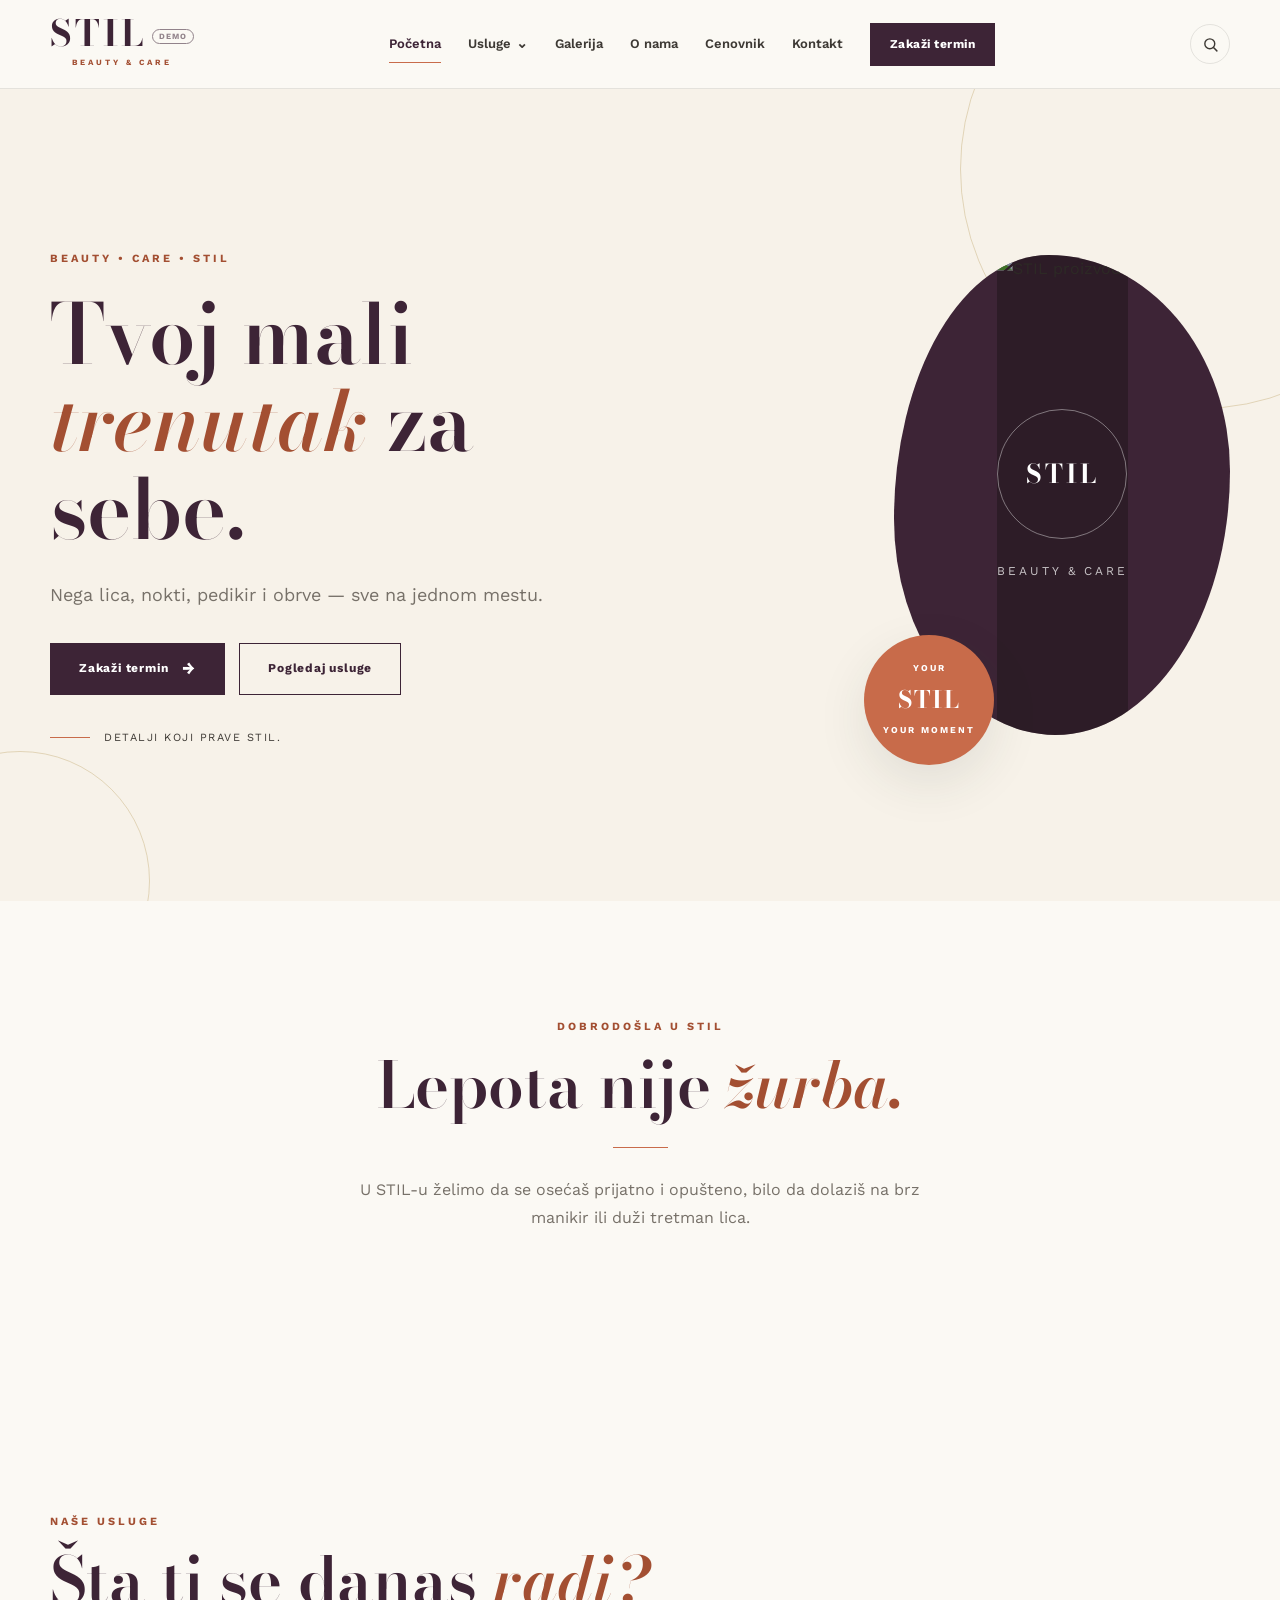
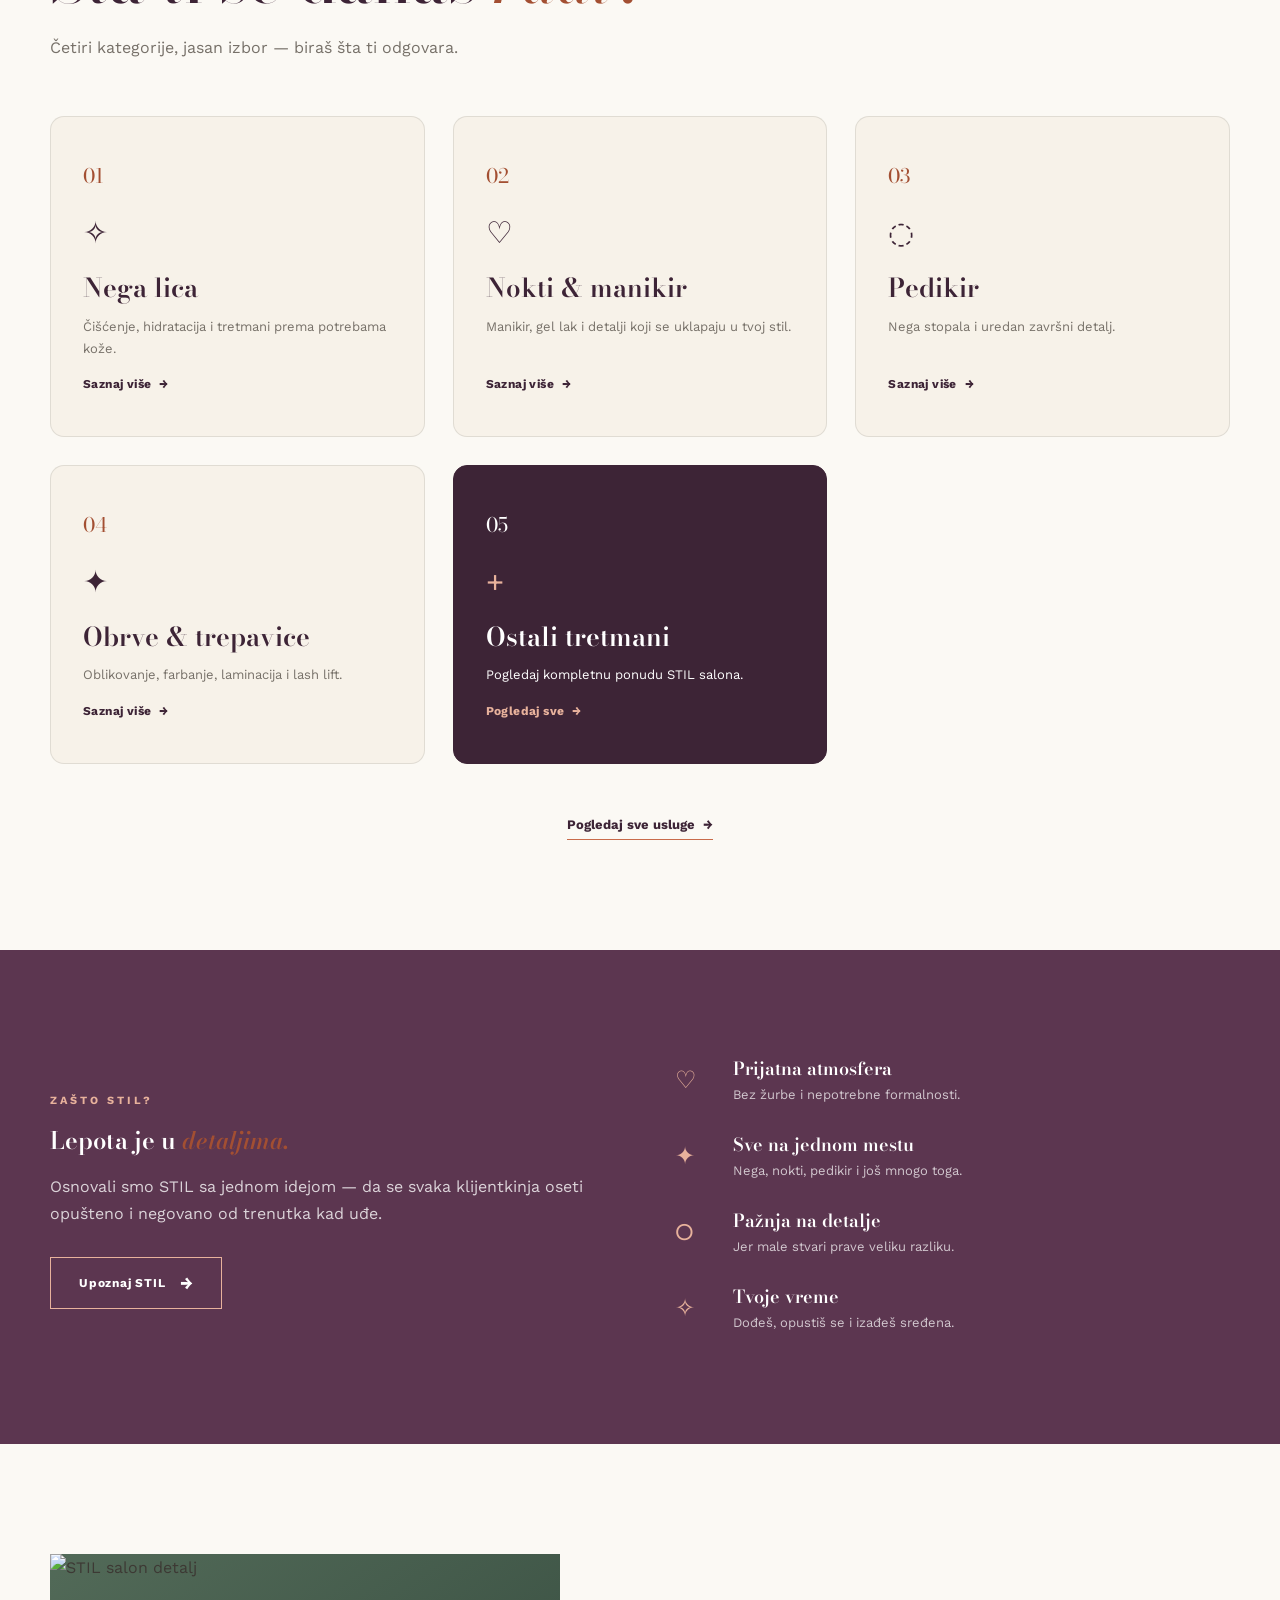
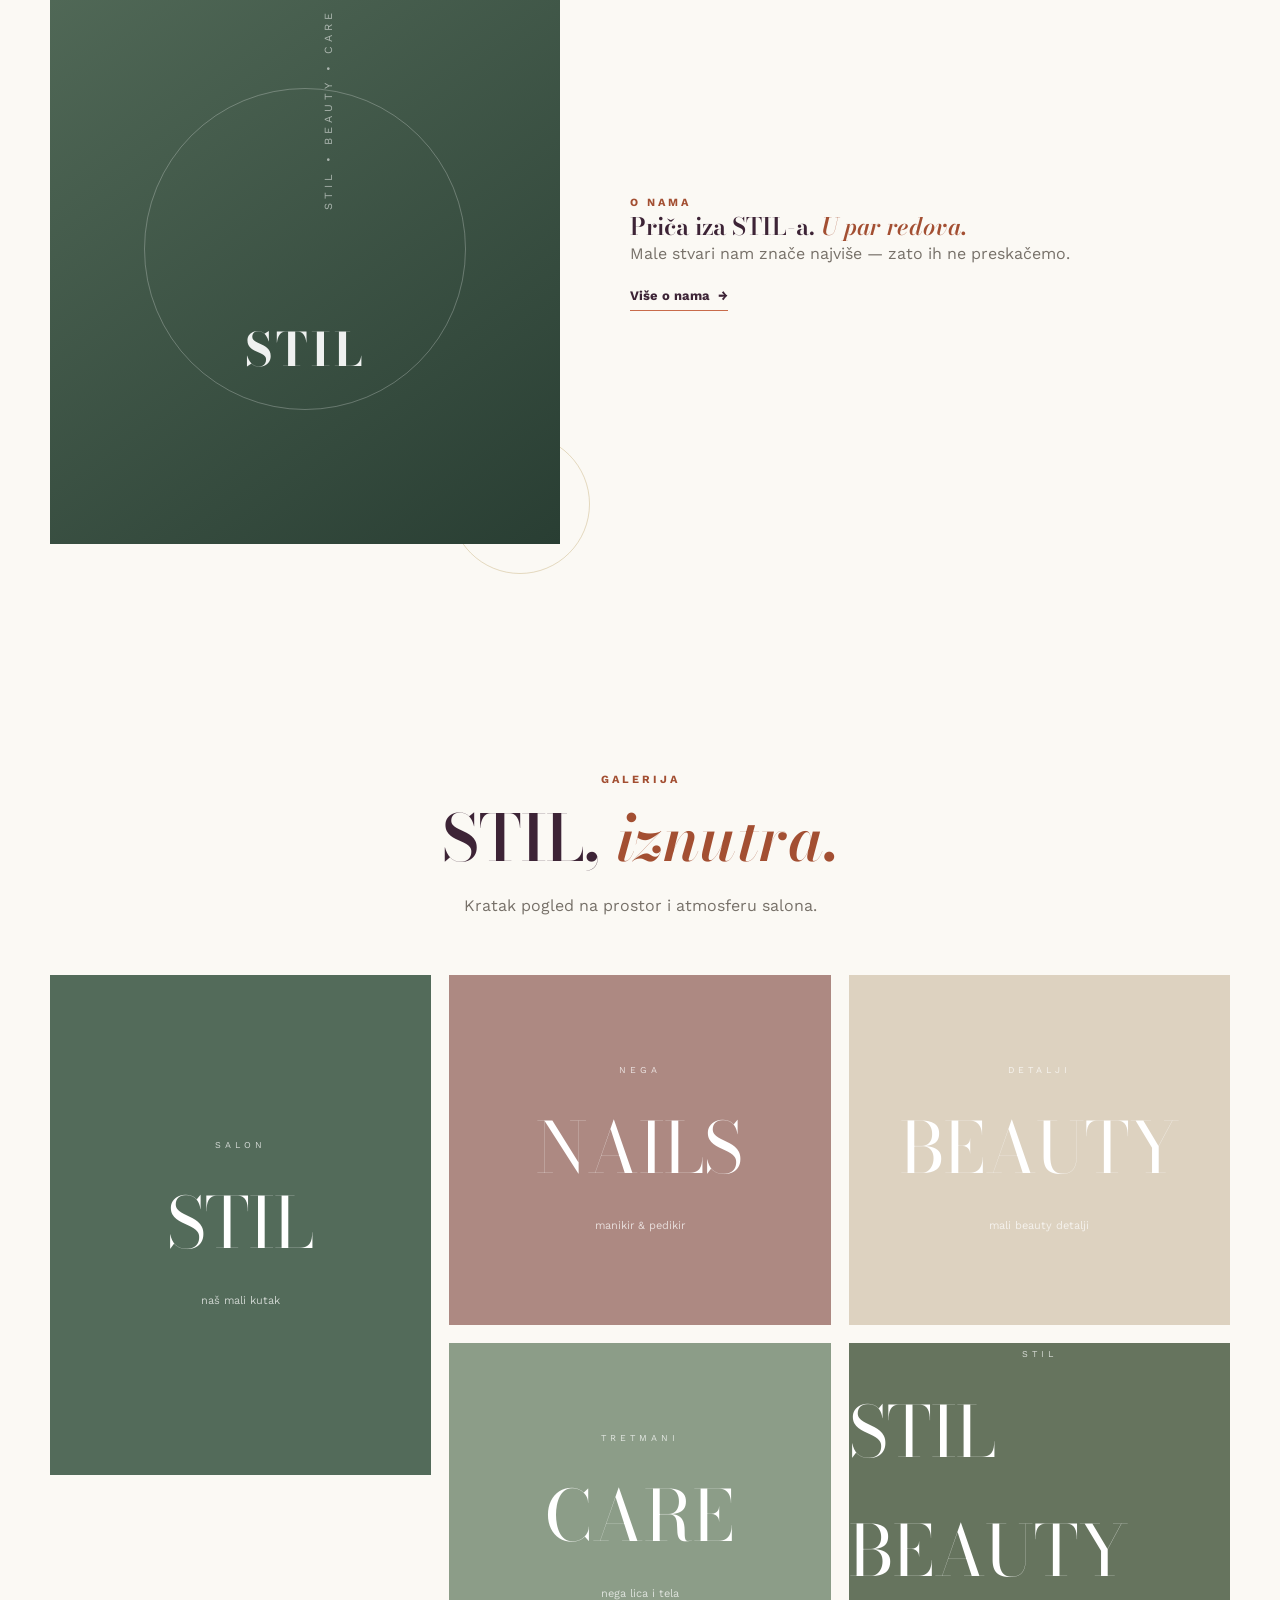
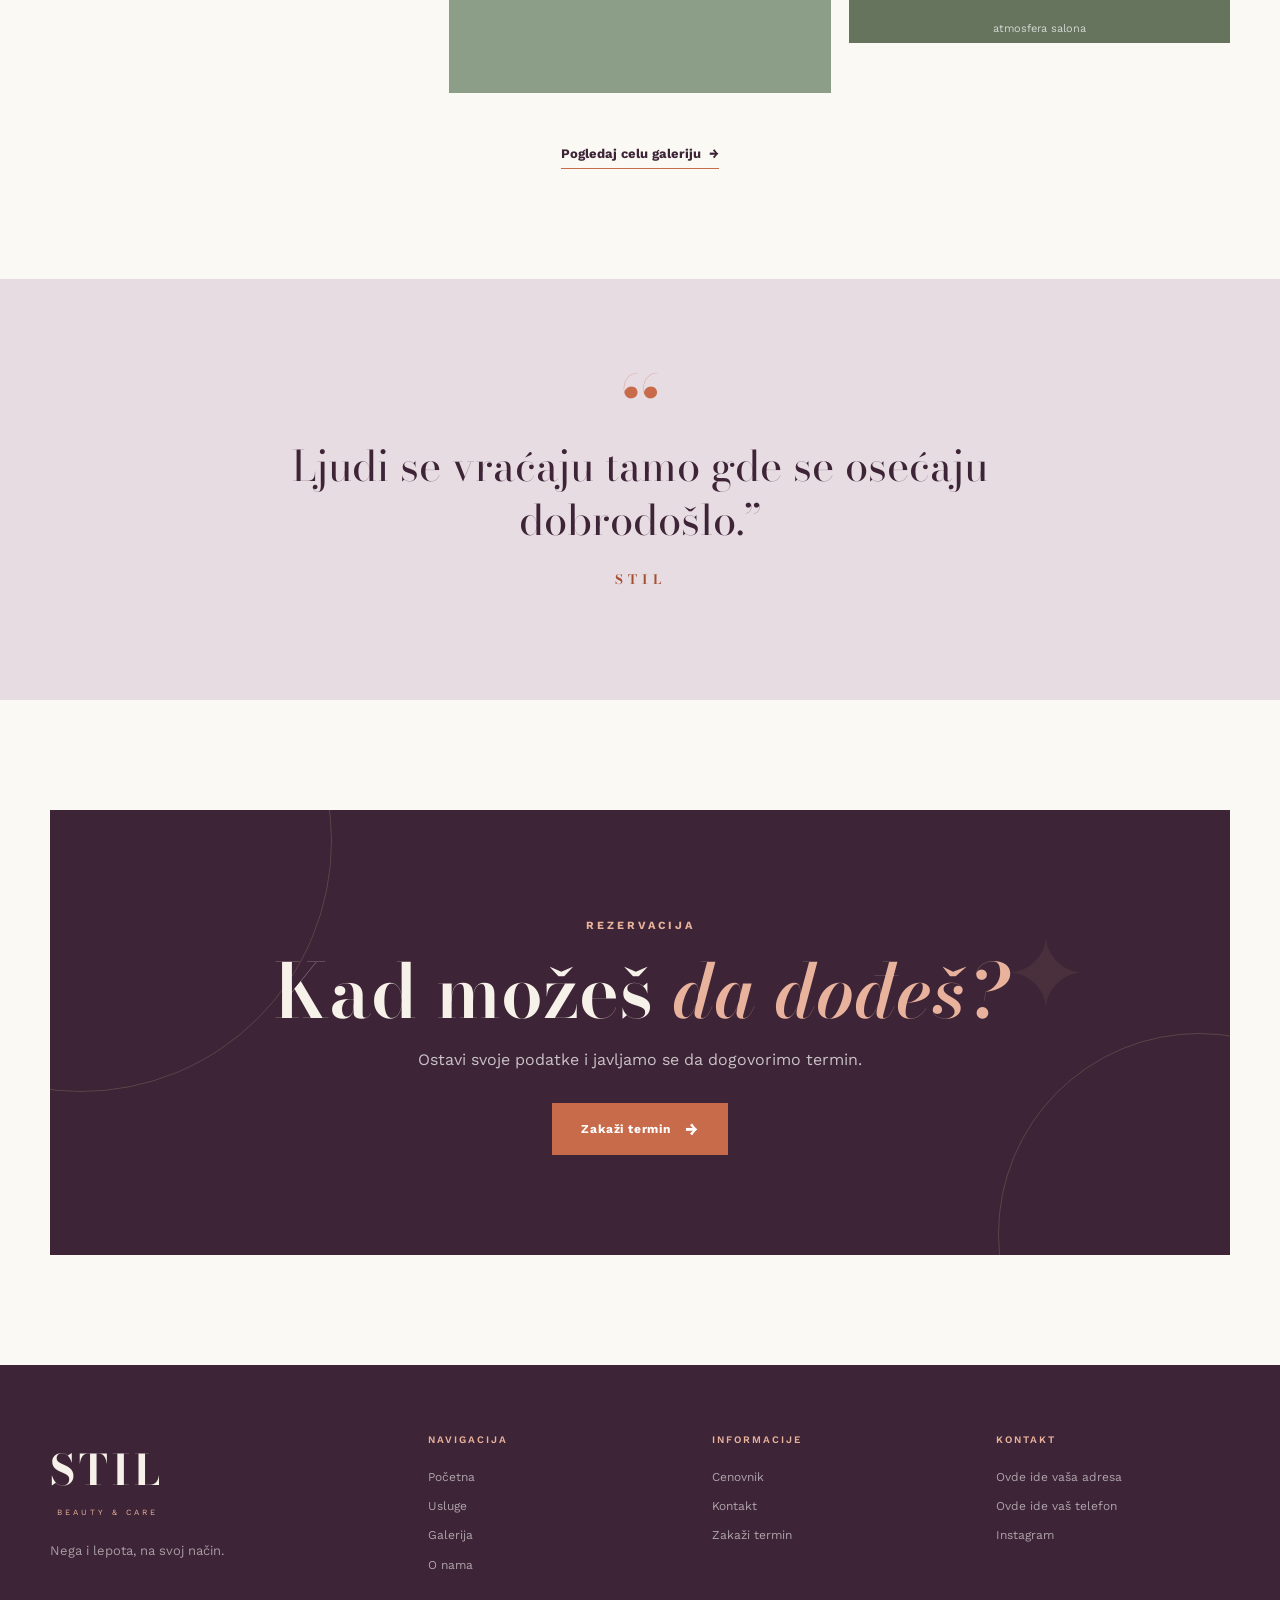
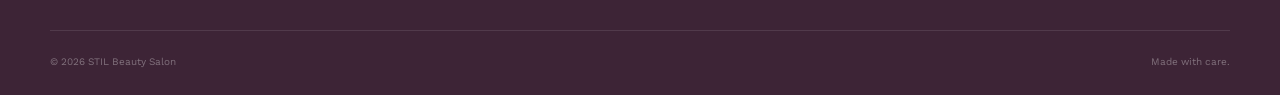
==== commit 4acdfa2a: "Add files via upload" ====
--- a/index.html
+++ b/index.html
@@ -1,857 +1,560 @@
 <!DOCTYPE html>
+
 <html lang="sr">
 <head>
-    <meta charset="UTF-8">
-    <meta name="viewport" content="width=device-width, initial-scale=1.0">
-
-    <title>STIL Beauty Salon | Tvoj mali trenutak za sebe</title>
-
-    <meta name="description" content="STIL Beauty Salon — nega lica, nokti, manikir, pedikir, obrve, trepavice i beauty tretmani.">
-
-    <meta property="og:title" content="STIL Beauty Salon">
-    <meta property="og:description" content="Tvoj mali trenutak za sebe.">
-    <meta property="og:type" content="website">
-
-    <link rel="preconnect" href="https://fonts.googleapis.com">
-    <link rel="preconnect" href="https://fonts.gstatic.com" crossorigin>
-
-    <link href="https://fonts.googleapis.com/css2?family=Cormorant+Garamond:wght@400;500;600;700&family=Nunito+Sans:wght@300;400;500;600;700&display=swap" rel="stylesheet">
-
-    <link rel="stylesheet" href="style.css">
+<meta charset="utf-8"/>
+<meta content="width=device-width, initial-scale=1.0" name="viewport"/>
+<title>STIL Beauty Salon | Tvoj mali trenutak za sebe</title>
+<meta content="STIL Beauty Salon — nega lica, nokti, manikir, pedikir, obrve, trepavice i beauty tretmani." name="description"/>
+<meta content="STIL Beauty Salon" property="og:title"/>
+<meta content="Tvoj mali trenutak za sebe." property="og:description"/>
+<meta content="website" property="og:type"/>
+<link href="https://fonts.googleapis.com" rel="preconnect"/>
+<link crossorigin="" href="https://fonts.gstatic.com" rel="preconnect"/>
+<link href="https://fonts.googleapis.com/css2?family=Bodoni+Moda:opsz,wght@6..96,400..700&amp;family=Work+Sans:wght@300;400;500;600;700&amp;display=swap" rel="stylesheet"/>
+<link href="style.css" rel="stylesheet"/>
 </head>
-
 <body>
-
 <!-- =========================================================
      HEADER
 ========================================================= -->
-
 <header class="site-header" id="siteHeader">
-
-    <div class="container header-inner">
-
-        <a href="index.html" class="logo" aria-label="STIL Beauty Salon - Početna">
-            <span class="logo-main">STIL</span>
-            <span class="logo-sub">beauty & care</span>
-        </a>
-
-        <nav class="main-nav" id="mainNav">
-
-            <a href="index.html" class="nav-link active">Početna</a>
-
-            <div class="nav-dropdown">
-
-                <a href="usluge.html" class="nav-link dropdown-trigger">
+<div class="container header-inner">
+<a aria-label="STIL Beauty Salon - Početna" class="logo" href="index.html">
+<span class="logo-main">STIL<span class="demo-tag">DEMO</span></span>
+<span class="logo-sub">beauty &amp; care</span>
+</a>
+<nav class="main-nav" id="mainNav">
+<a class="nav-link active" href="index.html">Početna</a>
+<div class="nav-dropdown">
+<a class="nav-link dropdown-trigger" href="usluge.html">
                     Usluge
                     <span class="dropdown-arrow">⌄</span>
-                </a>
-
-                <div class="dropdown-menu">
-
-                    <a href="nega-lica.html">Nega lica</a>
-                    <a href="nokti.html">Nokti & manikir</a>
-                    <a href="pedikir.html">Pedikir</a>
-                    <a href="obrve-trepavice.html">Obrve & trepavice</a>
-
-                </div>
-
-            </div>
-
-            <a href="galerija.html" class="nav-link">Galerija</a>
-            <a href="o-nama.html" class="nav-link">O nama</a>
-            <a href="cenovnik.html" class="nav-link">Cenovnik</a>
-            <a href="kontakt.html" class="nav-link">Kontakt</a>
-
-            <a href="kontakt.html" class="nav-cta">
+</a>
+<div class="dropdown-menu">
+<a href="nega-lica.html">Nega lica</a>
+<a href="nokti.html">Nokti &amp; manikir</a>
+<a href="pedikir.html">Pedikir</a>
+<a href="obrve-trepavice.html">Obrve &amp; trepavice</a>
+</div>
+</div>
+<a class="nav-link" href="galerija.html">Galerija</a>
+<a class="nav-link" href="o-nama.html">O nama</a>
+<a class="nav-link" href="cenovnik.html">Cenovnik</a>
+<a class="nav-link" href="kontakt.html">Kontakt</a>
+<a class="nav-cta" href="kontakt.html">
                 Zakaži termin
             </a>
-
-        </nav>
-
-        <button
-            class="search-toggle"
-            id="searchToggle"
-            aria-label="Pretraga"
-        >
-            <svg viewBox="0 0 24 24" fill="none" stroke="currentColor" stroke-width="2" stroke-linecap="round" stroke-linejoin="round">
-                <circle cx="11" cy="11" r="7"></circle>
-                <line x1="21" y1="21" x2="16.65" y2="16.65"></line>
-            </svg>
-        </button>
-
-        <button
-            class="menu-toggle"
-            id="menuToggle"
-            aria-label="Otvori meni"
-            aria-expanded="false"
-        >
-            <span></span>
-            <span></span>
-            <span></span>
-        </button>
-
-    </div>
-
-
-
+</nav>
+<button aria-label="Pretraga" class="search-toggle" id="searchToggle">
+<svg fill="none" stroke="currentColor" stroke-linecap="round" stroke-linejoin="round" stroke-width="2" viewbox="0 0 24 24">
+<circle cx="11" cy="11" r="7"></circle>
+<line x1="21" x2="16.65" y1="21" y2="16.65"></line>
+</svg>
+</button>
+<button aria-expanded="false" aria-label="Otvori meni" class="menu-toggle" id="menuToggle">
+<span></span>
+<span></span>
+<span></span>
+</button>
+</div>
 <!-- =========================================================
      SEARCH OVERLAY
 ========================================================= -->
-
 <div class="search-overlay" id="searchOverlay">
-
-    <div class="search-box">
-
-        <div class="search-box-top">
-
-            <input
-                type="text"
-                id="searchInput"
-                placeholder="Pretraži sajt..."
-                autocomplete="off"
-            >
-
-            <button class="search-close" id="searchClose" aria-label="Zatvori pretragu">
+<div class="search-box">
+<div class="search-box-top">
+<input autocomplete="off" id="searchInput" placeholder="Pretraži sajt..." type="text"/>
+<button aria-label="Zatvori pretragu" class="search-close" id="searchClose">
                 ✕
             </button>
-
-        </div>
-
-        <div class="search-results" id="searchResults"></div>
-
-    </div>
-
-</div>
-
+</div>
+<div class="search-results" id="searchResults"></div>
+</div>
+</div>
 </header>
-
-
 <main>
-
 <!-- =========================================================
      HERO
 ========================================================= -->
-
-<section class="hero">
-
-    <div class="hero-decoration hero-decoration-one"></div>
-    <div class="hero-decoration hero-decoration-two"></div>
-
-    <div class="container hero-grid">
-
-        <div class="hero-content reveal">
-
-            <span class="section-kicker">
+<section class="hero" id="tvoj-mali-trenutak-za-sebe">
+<div class="hero-decoration hero-decoration-one"></div>
+<div class="hero-decoration hero-decoration-two"></div>
+<div class="container hero-grid">
+<div class="hero-content reveal">
+<span class="section-kicker">
                 BEAUTY <span>•</span> CARE <span>•</span> STIL
             </span>
-
-            <h1>
+<h1>
                 Tvoj mali
                 <em>trenutak</em>
                 za sebe.
             </h1>
-
-            <p class="hero-text">
+<p class="hero-text">
                 Nega lica, nokti, pedikir i obrve —
                 sve na jednom mestu.
             </p>
-
-            <div class="hero-buttons">
-
-                <a href="kontakt.html" class="btn btn-primary">
+<div class="hero-buttons">
+<a class="btn btn-primary" href="kontakt.html">
                     Zakaži termin
                     <span>→</span>
-                </a>
-
-                <a href="usluge.html" class="btn btn-outline">
+</a>
+<a class="btn btn-outline" href="usluge.html">
                     Pogledaj usluge
                 </a>
-
-            </div>
-
-            <div class="hero-note">
-                <span class="gold-line"></span>
-                <span>Detalji koji prave STIL.</span>
-            </div>
-
-        </div>
-
-
-        <div class="hero-visual reveal">
-
-            <div class="hero-image-frame">
-
-                <!-- PRIVREMENA SLIKA
+</div>
+<div class="hero-note">
+<span class="gold-line"></span>
+<span>Detalji koji prave STIL.</span>
+</div>
+</div>
+<div class="hero-visual reveal">
+<div class="hero-image-frame">
+<!-- PRIVREMENA SLIKA
                      Kasnije ovde možeš ubaciti fotografiju stvarnog
                      zelenog salona ili profesionalnu beauty fotografiju.
                 -->
-
-                <div class="hero-placeholder">
-
-                    <div class="placeholder-circle">
-                        <span>STIL</span>
-                    </div>
-
-                    <div class="placeholder-content">
-                        <span>beauty</span>
-                        <span>&</span>
-                        <span>care</span>
-                    </div>
-
-                </div>
-
-            </div>
-
-            <div class="hero-gold-badge">
-
-                <span class="badge-small">YOUR</span>
-                <span class="badge-main">STIL</span>
-                <span class="badge-small">YOUR MOMENT</span>
-
-            </div>
-
-        </div>
-
-    </div>
-
-</section>
-
-
+<div class="hero-placeholder">
+<img class="hero-bg-photo" src="https://images.pexels.com/photos/3735630/pexels-photo-3735630.jpeg?auto=compress&cs=tinysrgb&w=1200" alt="STIL proizvodi">
+<div class="placeholder-circle">
+<span>STIL</span>
+</div>
+<div class="placeholder-content">
+<span>beauty</span>
+<span>&amp;</span>
+<span>care</span>
+</div>
+</div>
+</div>
+<div class="hero-gold-badge">
+<span class="badge-small">YOUR</span>
+<span class="badge-main">STIL</span>
+<span class="badge-small">YOUR MOMENT</span>
+</div>
+</div>
+</div>
+</section>
 <!-- =========================================================
      INTRO
 ========================================================= -->
-
-<section class="intro-section section">
-
-    <div class="container narrow-container">
-
-        <div class="section-heading centered reveal">
-
-            <span class="section-kicker">
+<section class="intro-section section" id="lepota-nije-zurba">
+<div class="container narrow-container">
+<div class="section-heading centered reveal">
+<span class="section-kicker">
                 DOBRODOŠLA U STIL
             </span>
-
-            <h2>
+<h2>
                 Lepota nije
                 <em>žurba.</em>
-            </h2>
-
-            <div class="gold-divider"></div>
-
-            <p>
+</h2>
+<div class="gold-divider"></div>
+<p>
                 U STIL-u želimo da se osećaš prijatno i opušteno,
                 bilo da dolaziš na brz manikir ili duži tretman lica.
             </p>
-
-        </div>
-
-    </div>
-
-</section>
-
-
+</div>
+</div>
+</section>
 <!-- =========================================================
      SERVICES PREVIEW
 ========================================================= -->
-
-<section class="services-preview section">
-
-    <div class="container">
-
-        <div class="section-heading reveal">
-
-            <span class="section-kicker">
+<section class="services-preview section" id="sta-ti-se-danas-radi">
+<div class="container">
+<div class="section-heading reveal">
+<span class="section-kicker">
                 NAŠE USLUGE
             </span>
-
-            <h2>
+<h2>
                 Šta ti se danas
                 <em>radi?</em>
-            </h2>
-
-            <p>
+</h2>
+<p>
                 Četiri kategorije, jasan izbor —
                 biraš šta ti odgovara.
             </p>
-
-        </div>
-
-
-        <div class="services-grid">
-
-            <!-- SERVICE 1 -->
-
-            <a href="nega-lica.html" class="service-card reveal">
-
-                <div class="service-number">
+</div>
+<div class="services-grid">
+<!-- SERVICE 1 -->
+<a class="service-card reveal" href="nega-lica.html">
+<div class="service-number">
                     01
                 </div>
-
-                <div class="service-icon">
+<div class="service-icon">
                     ✧
                 </div>
-
-                <h3>
+<h3>
                     Nega lica
                 </h3>
-
-                <p>
+<p>
                     Čišćenje, hidratacija i tretmani
                     prema potrebama kože.
                 </p>
-
-                <span class="service-link">
+<span class="service-link">
                     Saznaj više <span>→</span>
-                </span>
-
-            </a>
-
-
-            <!-- SERVICE 2 -->
-
-            <a href="nokti.html" class="service-card reveal">
-
-                <div class="service-number">
+</span>
+</a>
+<!-- SERVICE 2 -->
+<a class="service-card reveal" href="nokti.html">
+<div class="service-number">
                     02
                 </div>
-
-                <div class="service-icon">
+<div class="service-icon">
                     ♡
                 </div>
-
-                <h3>
-                    Nokti & manikir
+<h3>
+                    Nokti &amp; manikir
                 </h3>
-
-                <p>
+<p>
                     Manikir, gel lak i detalji
                     koji se uklapaju u tvoj stil.
                 </p>
-
-                <span class="service-link">
+<span class="service-link">
                     Saznaj više <span>→</span>
-                </span>
-
-            </a>
-
-
-            <!-- SERVICE 3 -->
-
-            <a href="pedikir.html" class="service-card reveal">
-
-                <div class="service-number">
+</span>
+</a>
+<!-- SERVICE 3 -->
+<a class="service-card reveal" href="pedikir.html">
+<div class="service-number">
                     03
                 </div>
-
-                <div class="service-icon">
+<div class="service-icon">
                     ◌
                 </div>
-
-                <h3>
+<h3>
                     Pedikir
                 </h3>
-
-                <p>
+<p>
                     Nega stopala i uredan
                     završni detalj.
                 </p>
-
-                <span class="service-link">
+<span class="service-link">
                     Saznaj više <span>→</span>
-                </span>
-
-            </a>
-
-
-            <!-- SERVICE 4 -->
-
-            <a href="obrve-trepavice.html" class="service-card reveal">
-
-                <div class="service-number">
+</span>
+</a>
+<!-- SERVICE 4 -->
+<a class="service-card reveal" href="obrve-trepavice.html">
+<div class="service-number">
                     04
                 </div>
-
-                <div class="service-icon">
+<div class="service-icon">
                     ✦
                 </div>
-
-                <h3>
-                    Obrve & trepavice
+<h3>
+                    Obrve &amp; trepavice
                 </h3>
-
-                <p>
+<p>
                     Oblikovanje, farbanje, laminacija
                     i lash lift.
                 </p>
-
-                <span class="service-link">
+<span class="service-link">
                     Saznaj više <span>→</span>
-                </span>
-
-            </a>
-
-
-            <!-- SERVICE 5 -->
-
-            <a href="usluge.html" class="service-card service-card-accent reveal">
-
-                <div class="service-number">
+</span>
+</a>
+<!-- SERVICE 5 -->
+<a class="service-card service-card-accent reveal" href="usluge.html">
+<div class="service-number">
                     05
                 </div>
-
-                <div class="service-icon">
+<div class="service-icon">
                     +
                 </div>
-
-                <h3>
+<h3>
                     Ostali tretmani
                 </h3>
-
-                <p>
+<p>
                     Pogledaj kompletnu ponudu
                     STIL salona.
                 </p>
-
-                <span class="service-link">
+<span class="service-link">
                     Pogledaj sve <span>→</span>
-                </span>
-
-            </a>
-
-        </div>
-
-
-        <div class="center-button reveal">
-
-            <a href="usluge.html" class="text-link">
+</span>
+</a>
+</div>
+<div class="center-button reveal">
+<a class="text-link" href="usluge.html">
                 Pogledaj sve usluge
                 <span>→</span>
-            </a>
-
-        </div>
-
-    </div>
-
-</section>
-
-
+</a>
+</div>
+</div>
+</section>
 <!-- =========================================================
      WHY STIL
 ========================================================= -->
-
-<section class="why-section section">
-
-    <div class="container why-grid">
-
-        <div class="why-content reveal">
-
-            <span class="section-kicker light">
+<section class="why-section section" id="lepota-je-u-detaljima">
+<div class="container why-grid">
+<div class="why-content reveal">
+<span class="section-kicker light">
                 ZAŠTO STIL?
             </span>
-
-            <h2>
+<h2>
                 Lepota je u
                 <em>detaljima.</em>
-            </h2>
-
-            <p>
+</h2>
+<p>
                 Osnovali smo STIL sa jednom idejom — da se
                 svaka klijentkinja oseti opušteno i negovano
                 od trenutka kad uđe.
             </p>
-
-            <a href="o-nama.html" class="btn btn-light">
+<a class="btn btn-light" href="o-nama.html">
                 Upoznaj STIL
                 <span>→</span>
-            </a>
-
-        </div>
-
-
-        <div class="why-features">
-
-            <div class="feature reveal">
-
-                <span class="feature-symbol">♡</span>
-
-                <div>
-                    <h3>Prijatna atmosfera</h3>
-                    <p>
+</a>
+</div>
+<div class="why-features">
+<div class="feature reveal">
+<span class="feature-symbol">♡</span>
+<div>
+<h3>Prijatna atmosfera</h3>
+<p>
                         Bez žurbe i nepotrebne formalnosti.
                     </p>
-                </div>
-
-            </div>
-
-
-            <div class="feature reveal">
-
-                <span class="feature-symbol">✦</span>
-
-                <div>
-                    <h3>Sve na jednom mestu</h3>
-                    <p>
+</div>
+</div>
+<div class="feature reveal">
+<span class="feature-symbol">✦</span>
+<div>
+<h3>Sve na jednom mestu</h3>
+<p>
                         Nega, nokti, pedikir i još mnogo toga.
                     </p>
-                </div>
-
-            </div>
-
-
-            <div class="feature reveal">
-
-                <span class="feature-symbol">○</span>
-
-                <div>
-                    <h3>Pažnja na detalje</h3>
-                    <p>
+</div>
+</div>
+<div class="feature reveal">
+<span class="feature-symbol">○</span>
+<div>
+<h3>Pažnja na detalje</h3>
+<p>
                         Jer male stvari prave veliku razliku.
                     </p>
-                </div>
-
-            </div>
-
-
-            <div class="feature reveal">
-
-                <span class="feature-symbol">✧</span>
-
-                <div>
-                    <h3>Tvoje vreme</h3>
-                    <p>
+</div>
+</div>
+<div class="feature reveal">
+<span class="feature-symbol">✧</span>
+<div>
+<h3>Tvoje vreme</h3>
+<p>
                         Dođeš, opustiš se i izađeš sređena.
                     </p>
-                </div>
-
-            </div>
-
-        </div>
-
-    </div>
-
-</section>
-
-
+</div>
+</div>
+</div>
+</div>
+</section>
 <!-- =========================================================
      ABOUT PREVIEW
 ========================================================= -->
-
-<section class="about-preview section">
-
-    <div class="container about-preview-grid">
-
-        <div class="about-visual reveal">
-
-            <div class="about-image-placeholder">
-
-                <span class="vertical-text">
+<section class="about-preview section" id="prica-iza-stil-a-u-par-redova">
+<div class="container about-preview-grid">
+<div class="about-visual reveal">
+<div class="about-image-placeholder"><img class="placeholder-photo" src="https://images.pexels.com/photos/3736397/pexels-photo-3736397.jpeg?auto=compress&cs=tinysrgb&w=900" alt="STIL salon detalj">
+<span class="vertical-text">
                     STIL • BEAUTY • CARE
                 </span>
-
-                <div class="about-placeholder-logo">
+<div class="about-placeholder-logo">
                     STIL
                 </div>
-
-            </div>
-
-            <div class="about-gold-detail"></div>
-
-        </div>
-
-
-        <div class="about-content reveal">
-
-            <span class="section-kicker">
+</div>
+<div class="about-gold-detail"></div>
+</div>
+<div class="about-content reveal">
+<span class="section-kicker">
                 O NAMA
             </span>
-
-            <h2>
+<h2>
                 Priča iza STIL-a.
                 <em>U par redova.</em>
-            </h2>
-
-            <p>
+</h2>
+<p>
                 Male stvari nam znače najviše —
                 zato ih ne preskačemo.
             </p>
-
-            <a href="o-nama.html" class="text-link">
+<a class="text-link" href="o-nama.html">
                 Više o nama
                 <span>→</span>
-            </a>
-
-        </div>
-
-    </div>
-
-</section>
-
-
+</a>
+</div>
+</div>
+</section>
 <!-- =========================================================
      GALLERY PREVIEW
 ========================================================= -->
-
-<section class="gallery-preview section">
-
-    <div class="container">
-
-        <div class="section-heading centered reveal">
-
-            <span class="section-kicker">
+<section class="gallery-preview section" id="stil-iznutra">
+<div class="container">
+<div class="section-heading centered reveal">
+<span class="section-kicker">
                 GALERIJA
             </span>
-
-            <h2>
+<h2>
                 STIL,
                 <em>iznutra.</em>
-            </h2>
-
-            <p>
+</h2>
+<p>
                 Kratak pogled na prostor
                 i atmosferu salona.
             </p>
-
-        </div>
-
-
-        <div class="gallery-masonry">
-
-            <div class="gallery-photo gallery-photo-large reveal">
-                <div class="gallery-photo-placeholder gallery-green">
-                    <span class="photo-category">SALON</span>
-                    <span class="photo-title">STIL</span>
-                    <span class="photo-small">naš mali kutak</span>
-                </div>
-                <div class="gallery-photo-overlay">
-                    <span>Salon</span>
-                    <strong>STIL</strong>
-                </div>
-            </div>
-
-            <div class="gallery-photo reveal">
-                <div class="gallery-photo-placeholder gallery-rose">
-                    <span class="photo-category">NEGA</span>
-                    <span class="photo-title">NAILS</span>
-                    <span class="photo-small">manikir & pedikir</span>
-                </div>
-                <div class="gallery-photo-overlay">
-                    <span>Nega</span>
-                    <strong>Nokti</strong>
-                </div>
-            </div>
-
-            <div class="gallery-photo reveal">
-                <div class="gallery-photo-placeholder gallery-green-light">
-                    <span class="photo-category">TRETMANI</span>
-                    <span class="photo-title">CARE</span>
-                    <span class="photo-small">nega lica i tela</span>
-                </div>
-                <div class="gallery-photo-overlay">
-                    <span>Tretmani</span>
-                    <strong>Care</strong>
-                </div>
-            </div>
-
-            <div class="gallery-photo reveal">
-                <div class="gallery-photo-placeholder gallery-cream">
-                    <span class="photo-category">DETALJI</span>
-                    <span class="photo-title">BEAUTY</span>
-                    <span class="photo-small">mali beauty detalji</span>
-                </div>
-                <div class="gallery-photo-overlay">
-                    <span>Detalji</span>
-                    <strong>Beauty</strong>
-                </div>
-            </div>
-
-            <div class="gallery-photo gallery-photo-wide reveal">
-                <div class="gallery-photo-placeholder gallery-olive">
-                    <span class="photo-category">STIL</span>
-                    <span class="photo-title">STIL BEAUTY</span>
-                    <span class="photo-small">atmosfera salona</span>
-                </div>
-                <div class="gallery-photo-overlay">
-                    <span>STIL</span>
-                    <strong>Beauty</strong>
-                </div>
-            </div>
-
-        </div>
-
-
-        <div class="center-button reveal">
-
-            <a href="galerija.html" class="text-link">
+</div>
+<div class="gallery-masonry">
+<div class="gallery-photo gallery-photo-large reveal">
+<div class="gallery-photo-placeholder gallery-green">
+<span class="photo-category">SALON</span>
+<span class="photo-title">STIL</span>
+<span class="photo-small">naš mali kutak</span>
+</div>
+<div class="gallery-photo-overlay">
+<span>Salon</span>
+<strong>STIL</strong>
+</div>
+</div>
+<div class="gallery-photo reveal">
+<div class="gallery-photo-placeholder gallery-rose">
+<span class="photo-category">NEGA</span>
+<span class="photo-title">NAILS</span>
+<span class="photo-small">manikir &amp; pedikir</span>
+</div>
+<div class="gallery-photo-overlay">
+<span>Nega</span>
+<strong>Nokti</strong>
+</div>
+</div>
+<div class="gallery-photo reveal">
+<div class="gallery-photo-placeholder gallery-green-light">
+<span class="photo-category">TRETMANI</span>
+<span class="photo-title">CARE</span>
+<span class="photo-small">nega lica i tela</span>
+</div>
+<div class="gallery-photo-overlay">
+<span>Tretmani</span>
+<strong>Care</strong>
+</div>
+</div>
+<div class="gallery-photo reveal">
+<div class="gallery-photo-placeholder gallery-cream">
+<span class="photo-category">DETALJI</span>
+<span class="photo-title">BEAUTY</span>
+<span class="photo-small">mali beauty detalji</span>
+</div>
+<div class="gallery-photo-overlay">
+<span>Detalji</span>
+<strong>Beauty</strong>
+</div>
+</div>
+<div class="gallery-photo gallery-photo-wide reveal">
+<div class="gallery-photo-placeholder gallery-olive">
+<span class="photo-category">STIL</span>
+<span class="photo-title">STIL BEAUTY</span>
+<span class="photo-small">atmosfera salona</span>
+</div>
+<div class="gallery-photo-overlay">
+<span>STIL</span>
+<strong>Beauty</strong>
+</div>
+</div>
+</div>
+<div class="center-button reveal">
+<a class="text-link" href="galerija.html">
                 Pogledaj celu galeriju
                 <span>→</span>
-            </a>
-
-        </div>
-
-    </div>
-
-</section>
-
-
+</a>
+</div>
+</div>
+</section>
 <!-- =========================================================
      TESTIMONIAL / QUOTE
 ========================================================= -->
-
-<section class="quote-section section">
-
-    <div class="container narrow-container">
-
-        <div class="quote-box reveal">
-
-            <span class="quote-mark">“</span>
-
-            <blockquote>
+<section class="quote-section section" id="quote-section">
+<div class="container narrow-container">
+<div class="quote-box reveal">
+<span class="quote-mark">“</span>
+<blockquote>
                 Ljudi se vraćaju tamo gde se
                 osećaju dobrodošlo.”
             </blockquote>
-
-            <span class="quote-line"></span>
-
-            <span class="quote-brand">
+<span class="quote-line"></span>
+<span class="quote-brand">
                 STIL
             </span>
-
-        </div>
-
-    </div>
-
-</section>
-
-
+</div>
+</div>
+</section>
 <!-- =========================================================
      CTA
 ========================================================= -->
-
-<section class="cta-section section">
-
-    <div class="container">
-
-        <div class="cta-box reveal">
-
-            <div class="cta-decoration">
+<section class="cta-section section" id="kad-mozes-da-dodjes">
+<div class="container">
+<div class="cta-box reveal">
+<div class="cta-decoration">
                 ✦
             </div>
-
-            <span class="section-kicker">
+<span class="section-kicker">
                 REZERVACIJA
             </span>
-
-            <h2>
+<h2>
                 Kad možeš
                 <em>da dođeš?</em>
-            </h2>
-
-            <p>
+</h2>
+<p>
                 Ostavi svoje podatke i javljamo se
                 da dogovorimo termin.
             </p>
-
-            <a href="kontakt.html" class="btn btn-primary">
+<a class="btn btn-primary" href="kontakt.html">
                 Zakaži termin
                 <span>→</span>
-            </a>
-
-        </div>
-
-    </div>
-
-</section>
-
+</a>
+</div>
+</div>
+</section>
 </main>
-
-
 <!-- =========================================================
      FOOTER
 ========================================================= -->
-
 <footer class="site-footer">
-
-    <div class="container">
-
-        <div class="footer-grid">
-
-            <div class="footer-brand">
-
-                <a href="index.html" class="footer-logo">
-                    <span>STIL</span>
-                    <small>beauty & care</small>
-                </a>
-
-                <p>
+<div class="container">
+<div class="footer-grid">
+<div class="footer-brand">
+<a class="footer-logo" href="index.html">
+<span>STIL</span>
+<small>beauty &amp; care</small>
+</a>
+<p>
                     Nega i lepota,
                     na svoj način.
                 </p>
-
-            </div>
-
-
-            <div class="footer-column">
-
-                <h4>Navigacija</h4>
-
-                <a href="index.html">Početna</a>
-                <a href="usluge.html">Usluge</a>
-                <a href="galerija.html">Galerija</a>
-                <a href="o-nama.html">O nama</a>
-
-            </div>
-
-
-            <div class="footer-column">
-
-                <h4>Informacije</h4>
-
-                <a href="cenovnik.html">Cenovnik</a>
-                <a href="kontakt.html">Kontakt</a>
-                <a href="kontakt.html">Zakaži termin</a>
-
-            </div>
-
-
-            <div class="footer-column">
-
-                <h4>Kontakt</h4>
-
-                <p>
-                    Adresa salona
-                </p>
-
-                <a href="tel:+381000000000">
-                    +381 00 000 0000
-                </a>
-
-                <a href="#">
+</div>
+<div class="footer-column">
+<h4>Navigacija</h4>
+<a href="index.html">Početna</a>
+<a href="usluge.html">Usluge</a>
+<a href="galerija.html">Galerija</a>
+<a href="o-nama.html">O nama</a>
+</div>
+<div class="footer-column">
+<h4>Informacije</h4>
+<a href="cenovnik.html">Cenovnik</a>
+<a href="kontakt.html">Kontakt</a>
+<a href="kontakt.html">Zakaži termin</a>
+</div>
+<div class="footer-column">
+<h4>Kontakt</h4>
+<p>
+                    Ovde ide vaša adresa
+                </p>
+<a href="tel:+381000000000">Ovde ide vaš telefon</a>
+<a href="#">
                     Instagram
                 </a>
-
-            </div>
-
-        </div>
-
-
-        <div class="footer-bottom">
-
-            <span>
+</div>
+</div>
+<div class="footer-bottom">
+<span>
                 © 2026 STIL Beauty Salon
             </span>
-
-            <span>
+<span>
                 Made with care.
             </span>
-
-        </div>
-
-    </div>
-
+</div>
+</div>
 </footer>
-
-
 <script src="js_main.js"></script>
-
 </body>
 </html>
--- a/style.css
+++ b/style.css
@@ -10,25 +10,25 @@
 
 :root {
 
-    --green-dark: #243b32;
-    --green: #3f5b4b;
-    --green-light: #718878;
-    --green-pale: #dce3da;
+    --green-dark: #3D2436;
+    --green: #5C3650;
+    --green-light: #9B7B8F;
+    --green-pale: #E8DCE3;
 
     --cream: #f7f2e9;
     --cream-dark: #ede5d7;
     --ivory: #fbf9f4;
 
-    --gold: #b89a5b;
-    --gold-dark: #92763f;
-    --gold-light: #d7c28f;
+    --gold: #C86B4A;
+    --gold-dark: #A34F32;
+    --gold-light: #E8B29C;
 
     --brown: #5a4b3f;
     --text: #3d3934;
     --text-light: #777169;
 
     --white: #ffffff;
-    --black: #20201d;
+    --black: #211A1E;
 
     --border: rgba(61, 57, 52, 0.12);
     --border-gold: rgba(184, 154, 91, 0.35);
@@ -63,7 +63,7 @@
 
 
 body {
-    font-family: "Nunito Sans", sans-serif;
+    font-family: "Work Sans", sans-serif;
     background: var(--ivory);
     color: var(--text);
     line-height: 1.7;
@@ -117,7 +117,7 @@
 h2,
 h3,
 h4 {
-    font-family: "Cormorant Garamond", serif;
+    font-family: "Bodoni Moda", serif;
     font-weight: 600;
     color: var(--green-dark);
     line-height: 1.05;
@@ -167,6 +167,11 @@
 }
 
 
+section[id] {
+    scroll-margin-top: 110px;
+}
+
+
 .section-heading {
     max-width: 650px;
     margin-bottom: 55px;
@@ -200,7 +205,7 @@
 .section-kicker {
     display: inline-block;
 
-    font-family: "Nunito Sans", sans-serif;
+    font-family: "Work Sans", sans-serif;
     font-size: 11px;
     font-weight: 700;
 
@@ -272,7 +277,7 @@
 
 
 .logo-main {
-    font-family: "Cormorant Garamond", serif;
+    font-family: "Bodoni Moda", serif;
 
     font-size: 36px;
     font-weight: 700;
@@ -284,11 +289,24 @@
     color: var(--green-dark);
 }
 
+.demo-tag {
+    font-family: "Work Sans", sans-serif;
+    font-size: 8px;
+    letter-spacing: 1px;
+    text-transform: uppercase;
+    border: 1px solid currentColor;
+    padding: 2px 6px;
+    border-radius: 10px;
+    margin-left: 6px;
+    opacity: 0.55;
+    vertical-align: middle;
+}
+
 
 .logo-sub {
     margin-top: 8px;
 
-    font-family: "Nunito Sans", sans-serif;
+    font-family: "Work Sans", sans-serif;
 
     font-size: 8px;
     font-weight: 700;
@@ -477,6 +495,44 @@
 /* =========================================================
    MOBILE MENU
 ========================================================= */
+
+.search-toggle {
+    display: flex;
+    align-items: center;
+    justify-content: center;
+
+    width: 40px;
+    height: 40px;
+
+    flex-shrink: 0;
+
+    border: 1px solid var(--border);
+    border-radius: 50%;
+
+    background: transparent;
+
+    color: var(--text);
+
+    cursor: pointer;
+
+    transition:
+        border-color var(--transition),
+        color var(--transition);
+}
+
+
+.search-toggle:hover {
+    border-color: var(--gold);
+
+    color: var(--gold-dark);
+}
+
+
+.search-toggle svg {
+    width: 17px;
+    height: 17px;
+}
+
 
 .menu-toggle {
     display: none;
@@ -815,9 +871,27 @@
     display: flex;
     flex-direction: column;
     align-items: center;
+    justify-content: center;
 
     gap: 22px;
-}
+
+    position: relative;
+    overflow: hidden;
+    min-height: 480px;
+    border-radius: 4px;
+}
+
+.hero-placeholder .hero-bg-photo{
+    position: absolute; inset: 0; width: 100%; height: 100%;
+    object-fit: cover; z-index: 0;
+}
+
+.hero-placeholder::after{
+    content: ""; position: absolute; inset: 0;
+    background: rgba(20,16,14,0.38); z-index: 1;
+}
+
+.hero-placeholder > *:not(.hero-bg-photo){ position: relative; z-index: 2; }
 
 
 .placeholder-circle {
@@ -834,7 +908,7 @@
 
 
 .placeholder-circle span {
-    font-family: "Cormorant Garamond", serif;
+    font-family: "Bodoni Moda", serif;
 
     font-size: 26px;
     font-weight: 700;
@@ -893,7 +967,7 @@
 
 
 .badge-main {
-    font-family: "Cormorant Garamond", serif;
+    font-family: "Bodoni Moda", serif;
 
     font-size: 24px;
     font-weight: 700;
@@ -1043,7 +1117,7 @@
 
 
 .about-placeholder-logo {
-    font-family: "Cormorant Garamond", serif;
+    font-family: "Bodoni Moda", serif;
 
     font-size: 46px;
     font-weight: 700;
@@ -1155,7 +1229,7 @@
 
     margin-bottom: 10px;
 
-    font-family: "Cormorant Garamond", serif;
+    font-family: "Bodoni Moda", serif;
 
     font-size: 20px;
 
@@ -1286,7 +1360,7 @@
 
 
 .style-card span {
-    font-family: "Cormorant Garamond", serif;
+    font-family: "Bodoni Moda", serif;
 
     font-size: 15px;
 
@@ -1369,7 +1443,7 @@
 
 
 .ritual-script {
-    font-family: "Cormorant Garamond", serif;
+    font-family: "Bodoni Moda", serif;
     font-style: italic;
 
     font-size: 30px;
@@ -1379,7 +1453,7 @@
 
 
 .ritual-logo {
-    font-family: "Cormorant Garamond", serif;
+    font-family: "Bodoni Moda", serif;
 
     font-size: 15px;
     font-weight: 700;
@@ -1498,7 +1572,7 @@
     position: relative;
     z-index: 2;
 
-    font-family: "Cormorant Garamond", serif;
+    font-family: "Bodoni Moda", serif;
 
     font-size: 100px;
     font-style: italic;
@@ -1657,7 +1731,7 @@
 
 
 .treatment-index {
-    font-family: "Cormorant Garamond", serif;
+    font-family: "Bodoni Moda", serif;
 
     font-size: 23px;
 
@@ -1795,7 +1869,7 @@
 
 
 .service-number {
-    font-family: "Cormorant Garamond", serif;
+    font-family: "Bodoni Moda", serif;
 
     font-size: 20px;
 
@@ -1942,7 +2016,7 @@
 
 
 .gold-circle span {
-    font-family: "Cormorant Garamond", serif;
+    font-family: "Bodoni Moda", serif;
 
     font-size: 26px;
     font-weight: 700;
@@ -2094,7 +2168,7 @@
 
 
 .tip-number {
-    font-family: "Cormorant Garamond", serif;
+    font-family: "Bodoni Moda", serif;
 
     font-size: 42px;
 
@@ -2281,7 +2355,7 @@
 
 
 .photo-title {
-    font-family: "Cormorant Garamond", serif;
+    font-family: "Bodoni Moda", serif;
 
     font-size: 70px;
 
@@ -2341,7 +2415,7 @@
 .gallery-photo-overlay strong {
     color: white;
 
-    font-family: "Cormorant Garamond", serif;
+    font-family: "Bodoni Moda", serif;
 
     font-size: 26px;
 }
@@ -2469,7 +2543,7 @@
 .about-image-script {
     position: relative;
 
-    font-family: "Cormorant Garamond", serif;
+    font-family: "Bodoni Moda", serif;
 
     font-size: 105px;
 
@@ -2523,7 +2597,7 @@
 
 
 .about-stamp strong {
-    font-family: "Cormorant Garamond", serif;
+    font-family: "Bodoni Moda", serif;
 
     color: white;
 
@@ -2549,7 +2623,7 @@
 
 
 .large-text {
-    font-family: "Cormorant Garamond", serif;
+    font-family: "Bodoni Moda", serif;
 
     font-size: 27px;
 
@@ -2622,7 +2696,7 @@
 
 
 .green-salon-signature strong {
-    font-family: "Cormorant Garamond", serif;
+    font-family: "Bodoni Moda", serif;
 
     font-size: 45px;
 
@@ -2633,7 +2707,7 @@
 .green-salon-visual {
     min-height: 500px;
 
-    background: #667a68;
+    background: #7A5D6E;
 
     display: flex;
     align-items: center;
@@ -2643,16 +2717,23 @@
 
 .green-building-placeholder {
     position: relative;
+    overflow: hidden;
 
     width: 80%;
     height: 70%;
 
-    background: #536b58;
-
-    border: 8px solid #465c4b;
+    background: #5C3650;
+
+    border: 8px solid #3D2436;
 
     box-shadow: 0 30px 50px rgba(0,0,0,0.2);
 }
+
+.green-building-placeholder .building-bg-photo{
+    position: absolute; inset: 0; width: 100%; height: 100%;
+    object-fit: cover; z-index: 0; opacity: .55;
+}
+.green-building-placeholder > *:not(.building-bg-photo){ position: relative; z-index: 1; }
 
 
 .building-window {
@@ -2708,7 +2789,7 @@
 
     color: white;
 
-    font-family: "Cormorant Garamond", serif;
+    font-family: "Bodoni Moda", serif;
 
     letter-spacing: 3px;
 }
@@ -2744,7 +2825,7 @@
     right: 20px;
     top: 18px;
 
-    font-family: "Cormorant Garamond", serif;
+    font-family: "Bodoni Moda", serif;
 
     font-size: 22px;
 
@@ -2800,7 +2881,7 @@
 .quote-mark {
     display: block;
 
-    font-family: "Cormorant Garamond", serif;
+    font-family: "Bodoni Moda", serif;
 
     font-size: 100px;
 
@@ -2811,7 +2892,7 @@
 
 
 .about-quote blockquote {
-    font-family: "Cormorant Garamond", serif;
+    font-family: "Bodoni Moda", serif;
 
     font-size: clamp(35px, 5vw, 60px);
 
@@ -2863,7 +2944,7 @@
 
 
 .quote-box blockquote {
-    font-family: "Cormorant Garamond", serif;
+    font-family: "Bodoni Moda", serif;
 
     font-size: clamp(28px, 4vw, 42px);
     line-height: 1.3;
@@ -2877,7 +2958,7 @@
 
     margin-top: 20px;
 
-    font-family: "Cormorant Garamond", serif;
+    font-family: "Bodoni Moda", serif;
 
     font-size: 13px;
     font-weight: 700;
@@ -2923,7 +3004,7 @@
 
 
 .about-service-number {
-    font-family: "Cormorant Garamond", serif;
+    font-family: "Bodoni Moda", serif;
 
     font-size: 22px;
 
@@ -2932,7 +3013,7 @@
 
 
 .about-service-name {
-    font-family: "Cormorant Garamond", serif;
+    font-family: "Bodoni Moda", serif;
 
     font-size: 35px;
 
@@ -3043,7 +3124,7 @@
 
 
 .price-item-number {
-    font-family: "Cormorant Garamond", serif;
+    font-family: "Bodoni Moda", serif;
 
     font-size: 22px;
 
@@ -3073,7 +3154,7 @@
 
 
 .price-value strong {
-    font-family: "Cormorant Garamond", serif;
+    font-family: "Bodoni Moda", serif;
 
     font-size: 27px;
 }
@@ -3384,6 +3465,56 @@
     box-shadow:
         0 0 0 3px
         rgba(184,154,91,0.10);
+}
+
+
+.time-slots {
+    display: flex;
+    flex-wrap: wrap;
+
+    gap: 8px;
+}
+
+
+.time-slot {
+    padding: 9px 14px;
+
+    border: 1px solid rgba(61,57,52,0.18);
+
+    background: var(--ivory);
+
+    color: var(--text);
+
+    font-family: "Work Sans", sans-serif;
+    font-size: 13px;
+
+    cursor: pointer;
+
+    transition:
+        border-color var(--transition),
+        background var(--transition),
+        color var(--transition);
+}
+
+
+.time-slot:hover {
+    border-color: var(--gold);
+}
+
+
+.time-slot.selected {
+    background: var(--green-dark);
+    border-color: var(--green-dark);
+
+    color: var(--white);
+}
+
+
+.time-slots-empty,
+.time-slots-loading {
+    font-size: 13px;
+
+    color: var(--text-light);
 }
 
 
@@ -3557,7 +3688,7 @@
 
     transform: translateX(-50%);
 
-    font-family: "Cormorant Garamond", serif;
+    font-family: "Bodoni Moda", serif;
 
     font-size: 28px;
 
@@ -3617,7 +3748,7 @@
 
     color: var(--green-dark);
 
-    font-family: "Cormorant Garamond", serif;
+    font-family: "Bodoni Moda", serif;
 
     font-size: 25px;
 }
@@ -3639,7 +3770,7 @@
 
     color: var(--gold-dark);
 
-    font-family: "Nunito Sans", sans-serif;
+    font-family: "Work Sans", sans-serif;
 
     font-size: 16px;
 
@@ -3831,7 +3962,7 @@
 
 
 .footer-logo span {
-    font-family: "Cormorant Garamond", serif;
+    font-family: "Bodoni Moda", serif;
 
     font-size: 42px;
 
@@ -3879,7 +4010,7 @@
 .footer-column h4 {
     color: var(--gold-light);
 
-    font-family: "Nunito Sans", sans-serif;
+    font-family: "Work Sans", sans-serif;
 
     font-size: 10px;
 
@@ -4698,6 +4829,283 @@
     background: var(--gold);
 
     color: white;
+}
+
+
+/* =========================================================
+   31B. SEARCH OVERLAY
+========================================================= */
+
+.search-overlay {
+    position: fixed;
+    z-index: 200;
+    inset: 0;
+
+    display: flex;
+    align-items: flex-start;
+    justify-content: center;
+
+    padding: 120px 20px 20px;
+
+    opacity: 0;
+    visibility: hidden;
+
+    background: rgba(36, 59, 50, 0.55);
+
+    transition:
+        opacity var(--transition),
+        visibility var(--transition);
+}
+
+
+.search-overlay.open {
+    opacity: 1;
+    visibility: visible;
+}
+
+
+.search-box {
+    width: 100%;
+    max-width: 560px;
+
+    background: var(--ivory);
+
+    border-radius: var(--radius-large);
+
+    box-shadow: var(--shadow);
+
+    overflow: hidden;
+
+    transform: translateY(-16px);
+
+    transition: transform var(--transition);
+}
+
+
+.search-overlay.open .search-box {
+    transform: translateY(0);
+}
+
+
+.search-box-top {
+    position: relative;
+
+    display: flex;
+    align-items: center;
+
+    border-bottom: 1px solid var(--border);
+}
+
+
+.search-box input {
+    flex: 1;
+
+    padding: 22px 24px;
+
+    border: none;
+    background: transparent;
+
+    font-family: "Work Sans", sans-serif;
+    font-size: 16px;
+
+    color: var(--text);
+}
+
+
+.search-box input:focus {
+    outline: none;
+}
+
+
+.search-box input::placeholder {
+    color: var(--text-light);
+}
+
+
+.search-close {
+    display: flex;
+    align-items: center;
+    justify-content: center;
+
+    width: 44px;
+    height: 44px;
+
+    margin-right: 12px;
+
+    flex-shrink: 0;
+
+    border: none;
+    background: transparent;
+
+    font-size: 16px;
+
+    color: var(--text-light);
+
+    cursor: pointer;
+
+    transition: color var(--transition);
+}
+
+
+.search-close:hover {
+    color: var(--gold-dark);
+}
+
+
+.search-results {
+    max-height: 360px;
+
+    overflow-y: auto;
+}
+
+
+.search-results.has-results {
+    padding: 10px;
+}
+
+
+.search-count {
+    padding: 6px 16px 14px;
+
+    font-size: 11px;
+    font-weight: 700;
+    letter-spacing: 0.5px;
+    text-transform: uppercase;
+
+    color: var(--text-light);
+}
+
+
+.search-result {
+    display: flex;
+    flex-direction: column;
+
+    gap: 4px;
+
+    padding: 14px 16px;
+
+    border-radius: var(--radius);
+
+    color: var(--text);
+
+    transition: background var(--transition);
+}
+
+
+.search-result + .search-result {
+    margin-top: 2px;
+}
+
+
+.search-result:hover {
+    background: var(--cream);
+}
+
+
+.search-result-page {
+    font-size: 10px;
+    font-weight: 700;
+    letter-spacing: 1.5px;
+    text-transform: uppercase;
+
+    color: var(--gold-dark);
+}
+
+
+.search-result-heading {
+    font-size: 15px;
+    font-weight: 700;
+
+    color: var(--green-dark);
+}
+
+
+.search-result-snippet {
+    font-size: 13px;
+    line-height: 1.5;
+
+    color: var(--text-light);
+}
+
+
+.search-highlight {
+    background: var(--gold-light);
+
+    color: var(--green-dark);
+
+    padding: 0 2px;
+
+    border-radius: 3px;
+}
+
+
+.search-more-hint {
+    padding: 12px 16px 6px;
+
+    font-size: 12px;
+    font-style: italic;
+
+    color: var(--text-light);
+
+    text-align: center;
+}
+
+
+.search-empty {
+    padding: 24px 16px;
+
+    font-size: 13px;
+
+    color: var(--text-light);
+
+    text-align: center;
+}
+
+
+.search-highlight-target {
+    background: var(--gold-light);
+
+    color: var(--green-dark);
+
+    padding: 1px 3px;
+
+    border-radius: 3px;
+
+    animation: search-target-pulse 1.8s ease-in-out 2;
+}
+
+
+@keyframes search-target-pulse {
+
+    0%, 100% {
+        background: var(--gold-light);
+    }
+
+    50% {
+        background: var(--gold);
+    }
+
+}
+
+
+body.search-open {
+    overflow: hidden;
+}
+
+
+@media (max-width: 500px) {
+
+    .search-overlay {
+        padding: 90px 16px 16px;
+    }
+
+
+    .search-box input {
+        padding: 18px 20px;
+
+        font-size: 15px;
+    }
+
 }
 
 
@@ -4720,4 +5128,15 @@
         animation-iteration-count: 1 !important;
     }
 
-}+}
+/* DEMO — prave fotografije unutar placeholder okvira */
+.placeholder-photo{
+  position:absolute; inset:0; width:100%; height:100%;
+  object-fit:cover; z-index:0;
+}
+.detail-image-placeholder > *:not(.placeholder-photo),
+.about-image-placeholder > *:not(.placeholder-photo),
+.gallery-photo-placeholder > *:not(.placeholder-photo){
+  position:relative; z-index:1;
+}
+.gallery-photo-placeholder{ position:relative; overflow:hidden; }
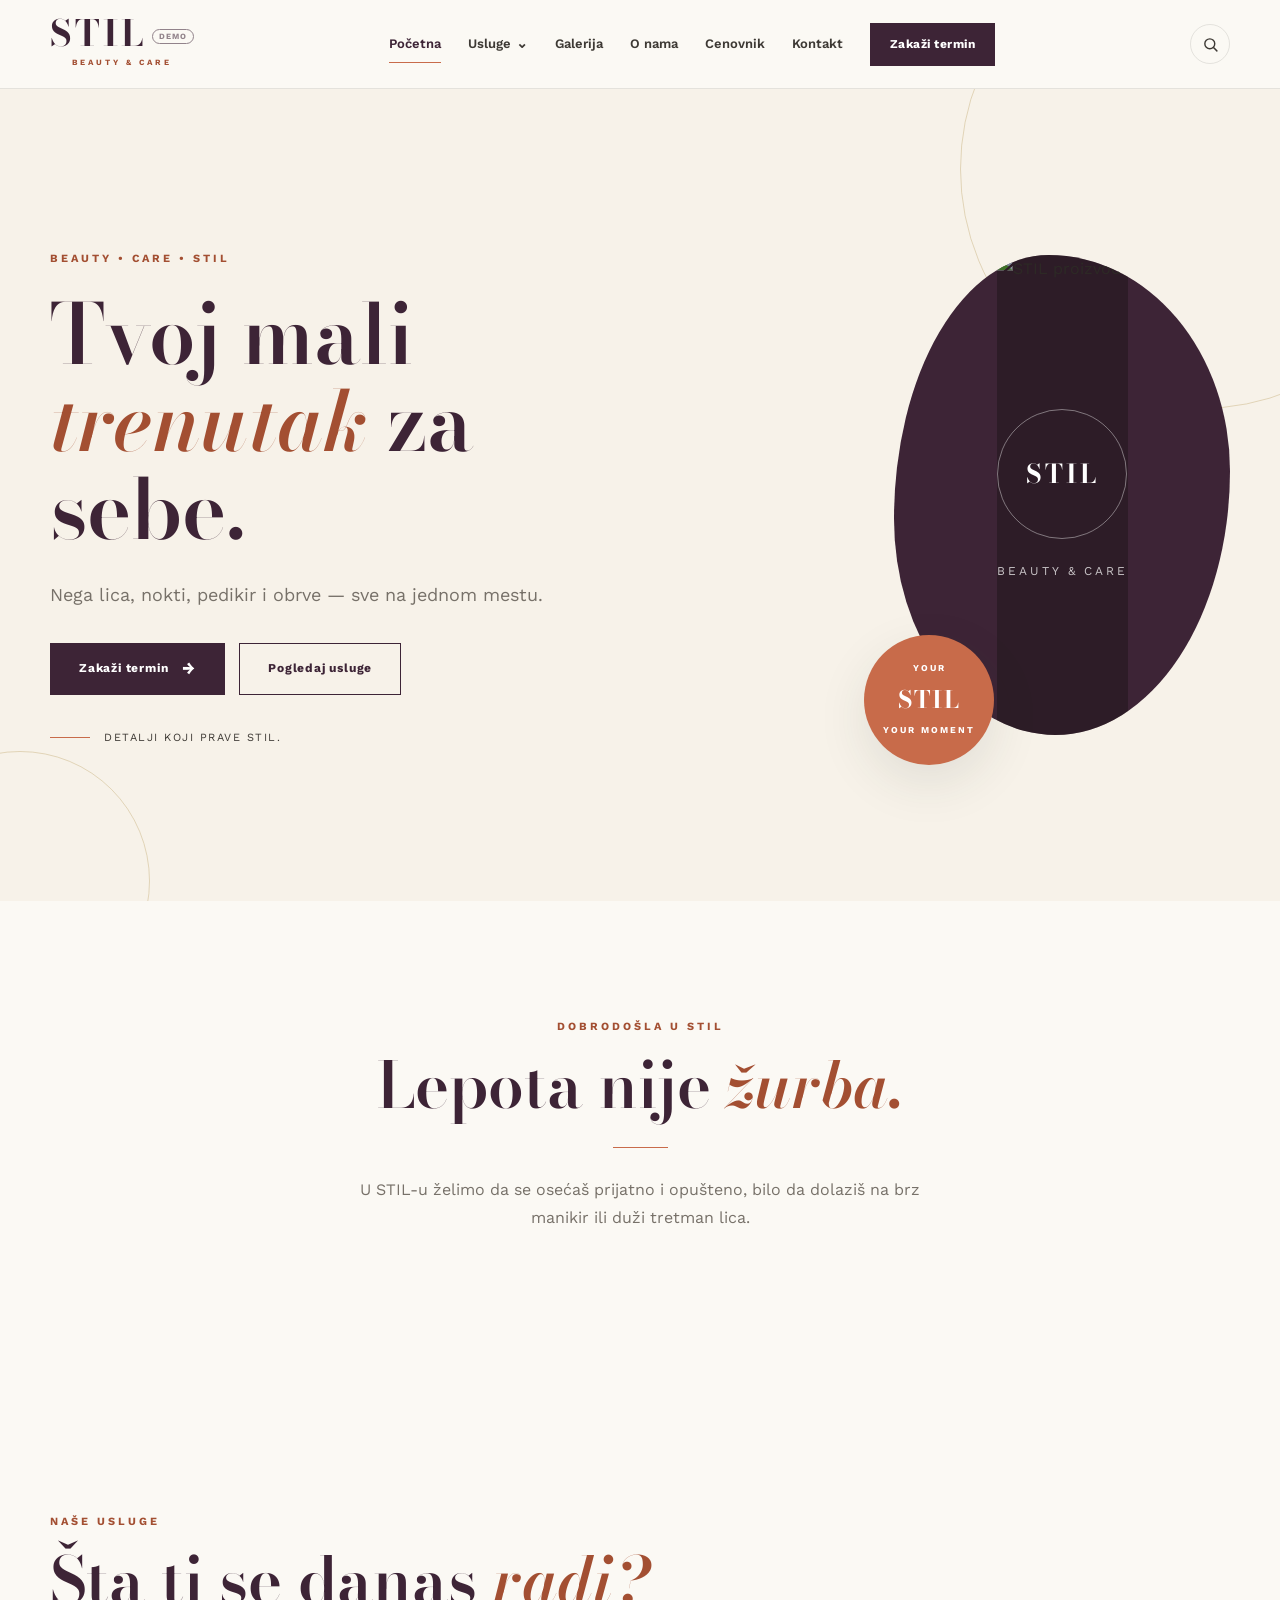
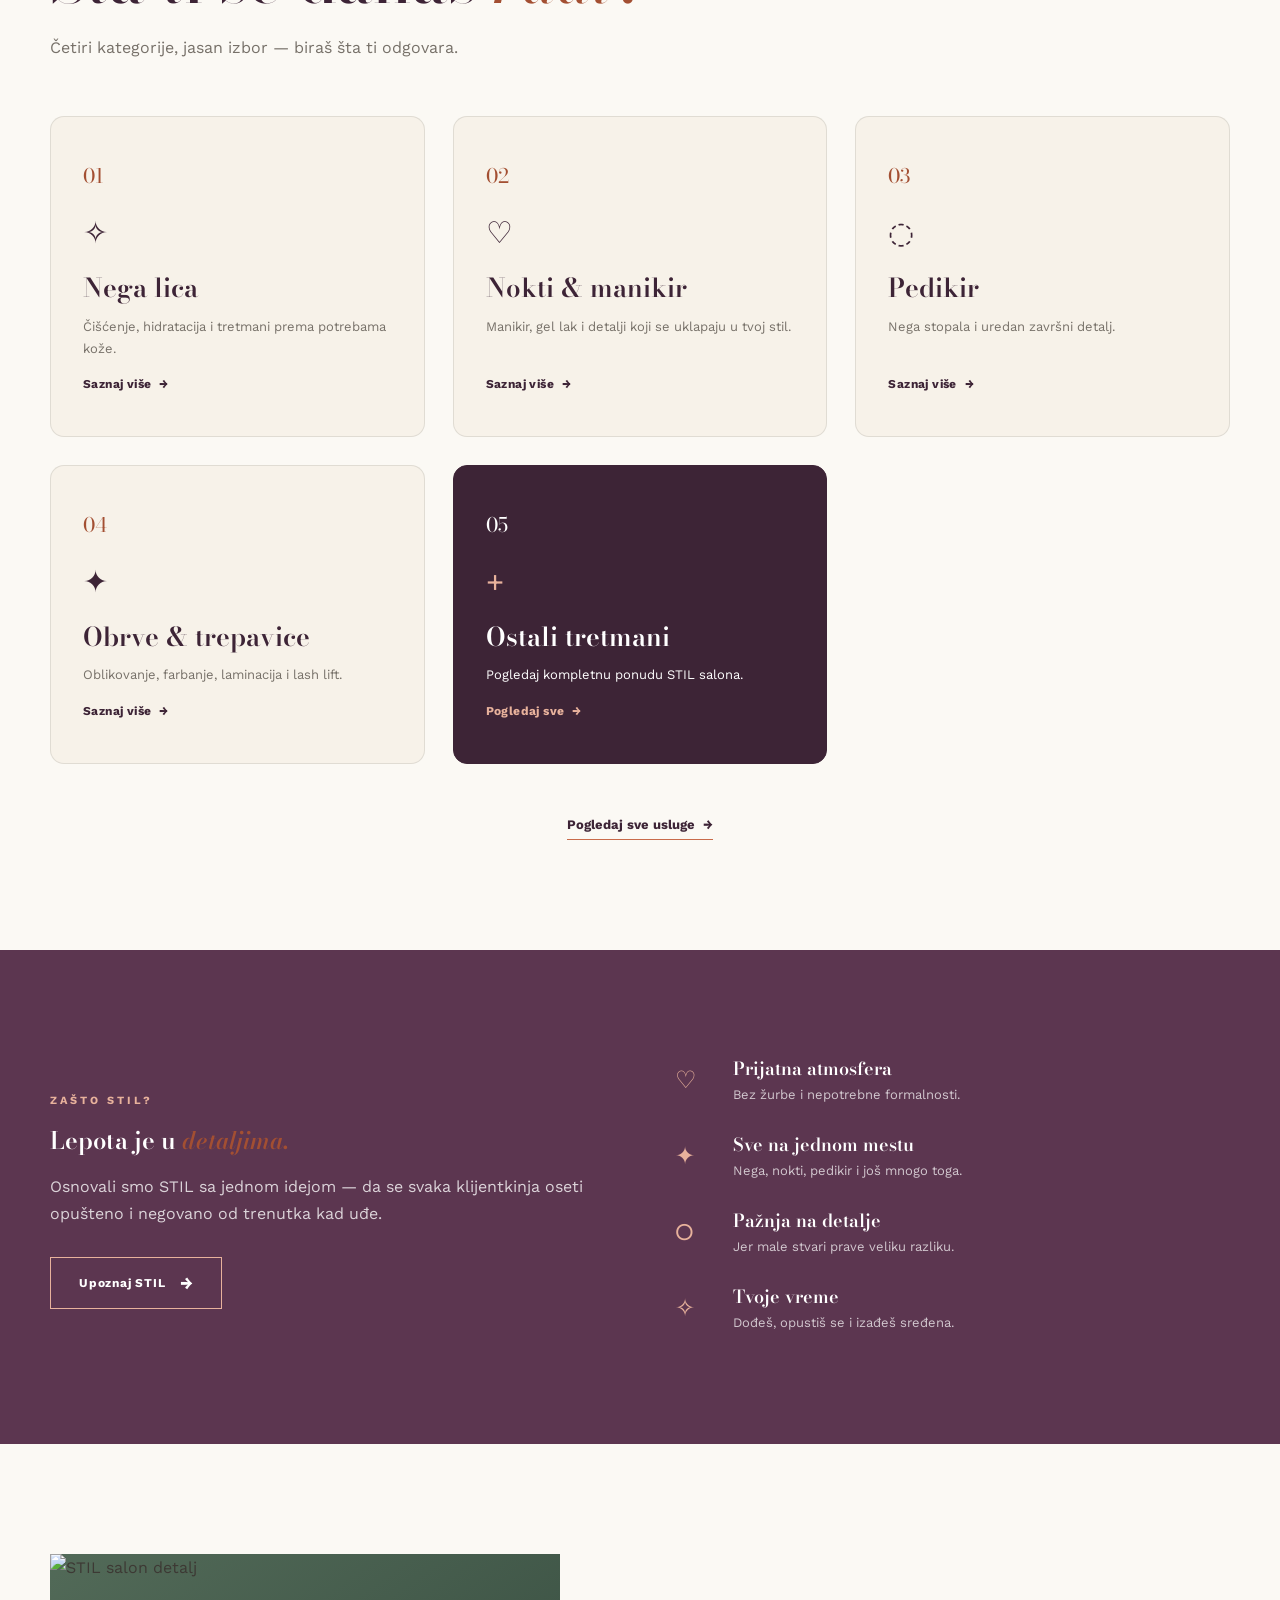
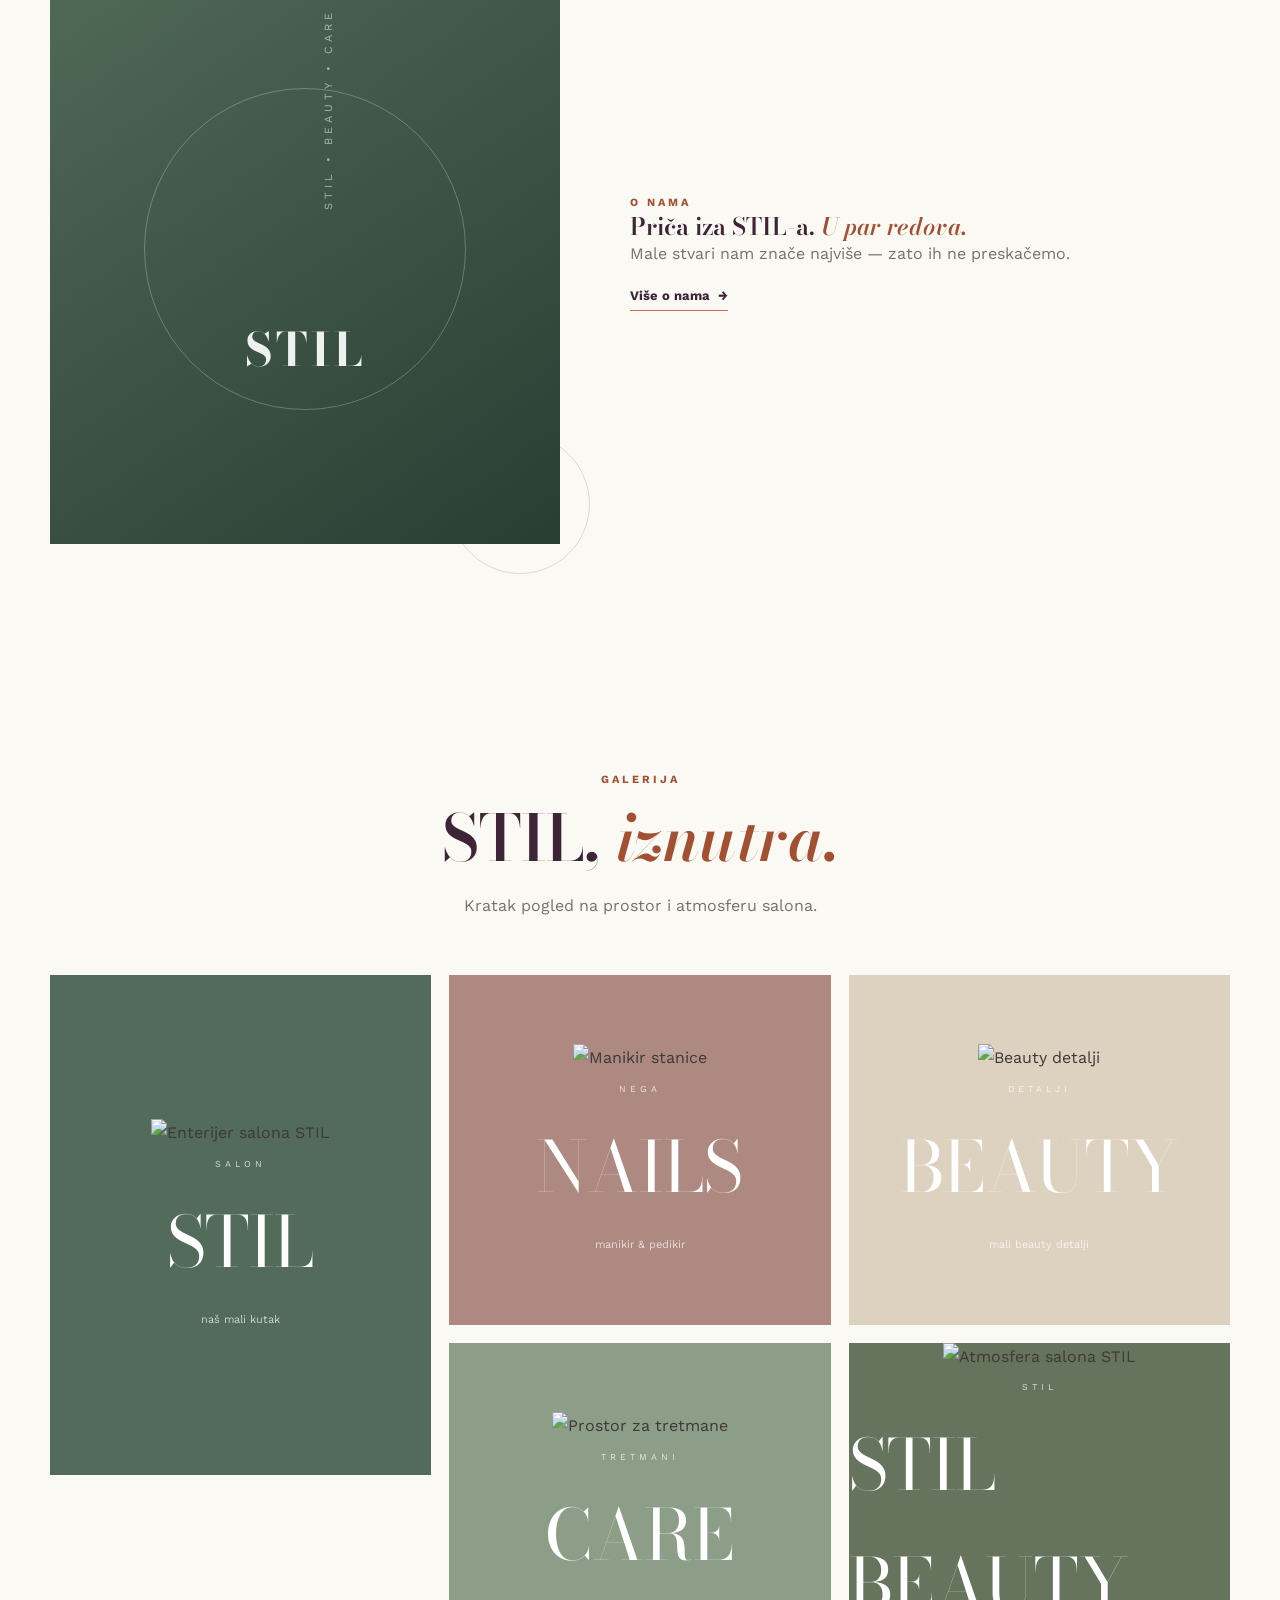
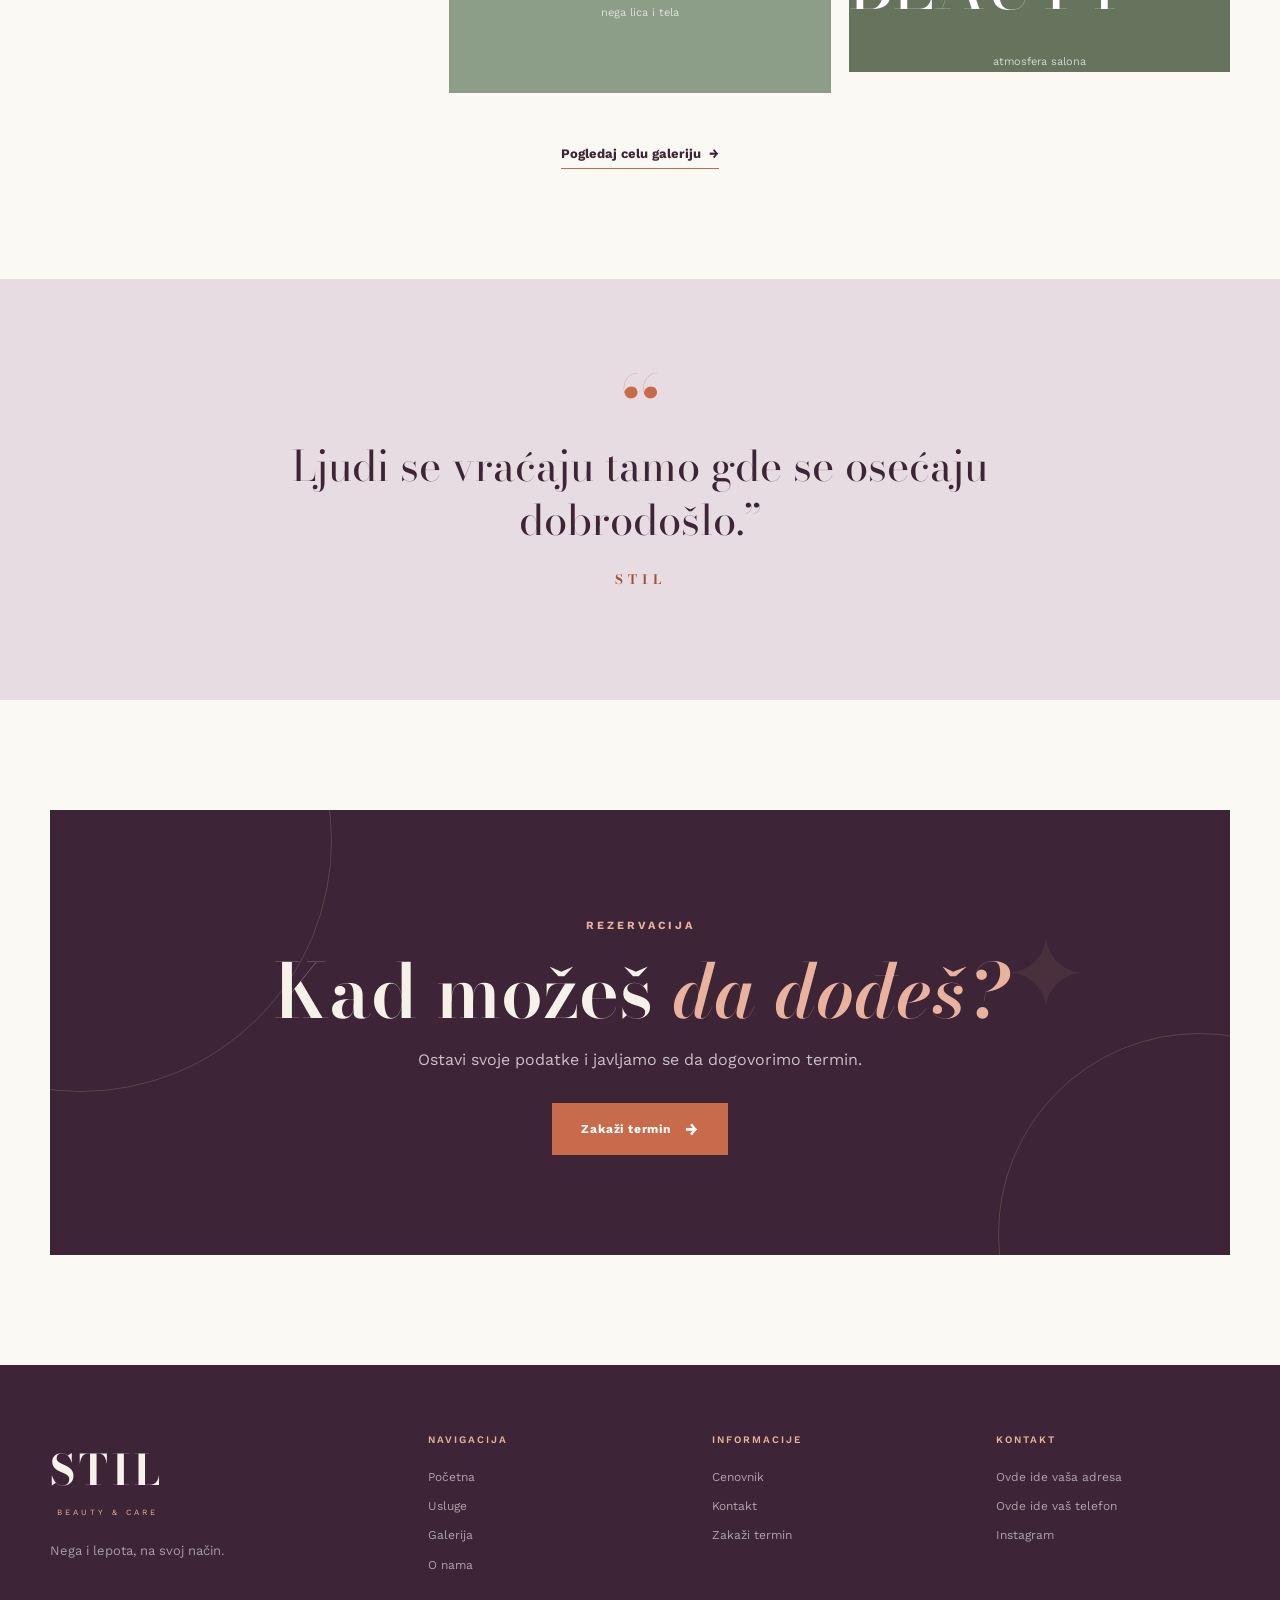
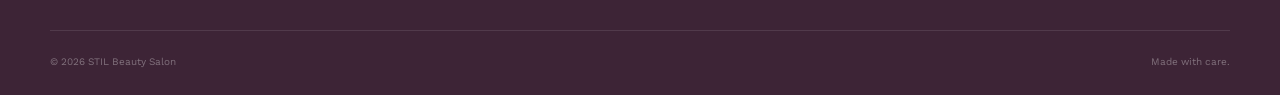
==== commit 4049fe45: "Add files via upload" ====
--- a/index.html
+++ b/index.html
@@ -396,7 +396,7 @@
 </div>
 <div class="gallery-masonry">
 <div class="gallery-photo gallery-photo-large reveal">
-<div class="gallery-photo-placeholder gallery-green">
+<div class="gallery-photo-placeholder gallery-green"><img class="gallery-bg-photo" src="https://images.pexels.com/photos/7750099/pexels-photo-7750099.jpeg?auto=compress&cs=tinysrgb&w=800" alt="Enterijer salona STIL">
 <span class="photo-category">SALON</span>
 <span class="photo-title">STIL</span>
 <span class="photo-small">naš mali kutak</span>
@@ -407,7 +407,7 @@
 </div>
 </div>
 <div class="gallery-photo reveal">
-<div class="gallery-photo-placeholder gallery-rose">
+<div class="gallery-photo-placeholder gallery-rose"><img class="gallery-bg-photo" src="https://images.pexels.com/photos/13068361/pexels-photo-13068361.jpeg?auto=compress&cs=tinysrgb&w=800" alt="Manikir stanice">
 <span class="photo-category">NEGA</span>
 <span class="photo-title">NAILS</span>
 <span class="photo-small">manikir &amp; pedikir</span>
@@ -418,7 +418,7 @@
 </div>
 </div>
 <div class="gallery-photo reveal">
-<div class="gallery-photo-placeholder gallery-green-light">
+<div class="gallery-photo-placeholder gallery-green-light"><img class="gallery-bg-photo" src="https://images.pexels.com/photos/6899550/pexels-photo-6899550.jpeg?auto=compress&cs=tinysrgb&w=800" alt="Prostor za tretmane">
 <span class="photo-category">TRETMANI</span>
 <span class="photo-title">CARE</span>
 <span class="photo-small">nega lica i tela</span>
@@ -429,7 +429,7 @@
 </div>
 </div>
 <div class="gallery-photo reveal">
-<div class="gallery-photo-placeholder gallery-cream">
+<div class="gallery-photo-placeholder gallery-cream"><img class="gallery-bg-photo" src="https://images.pexels.com/photos/7290611/pexels-photo-7290611.jpeg?auto=compress&cs=tinysrgb&w=800" alt="Beauty detalji">
 <span class="photo-category">DETALJI</span>
 <span class="photo-title">BEAUTY</span>
 <span class="photo-small">mali beauty detalji</span>
@@ -440,7 +440,7 @@
 </div>
 </div>
 <div class="gallery-photo gallery-photo-wide reveal">
-<div class="gallery-photo-placeholder gallery-olive">
+<div class="gallery-photo-placeholder gallery-olive"><img class="gallery-bg-photo" src="https://images.pexels.com/photos/13068359/pexels-photo-13068359.jpeg?auto=compress&cs=tinysrgb&w=1200" alt="Atmosfera salona STIL">
 <span class="photo-category">STIL</span>
 <span class="photo-title">STIL BEAUTY</span>
 <span class="photo-small">atmosfera salona</span>
